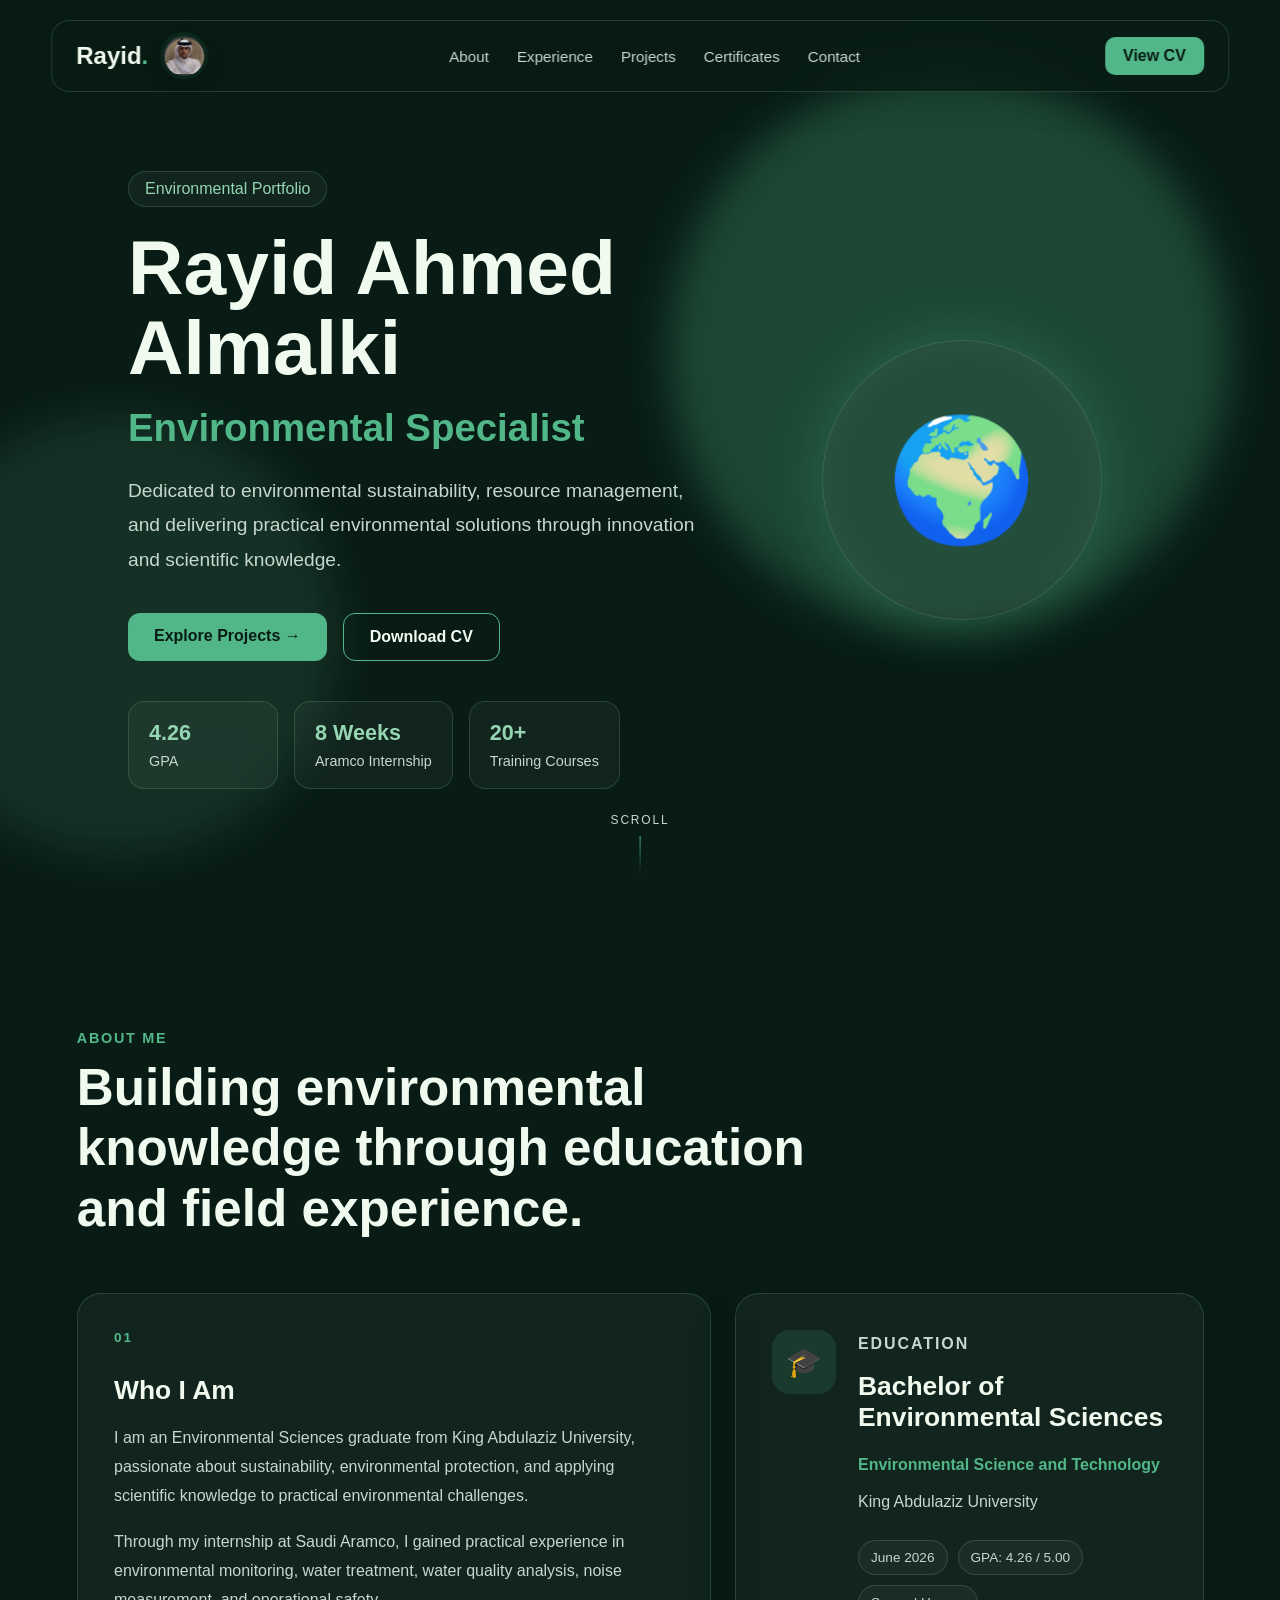
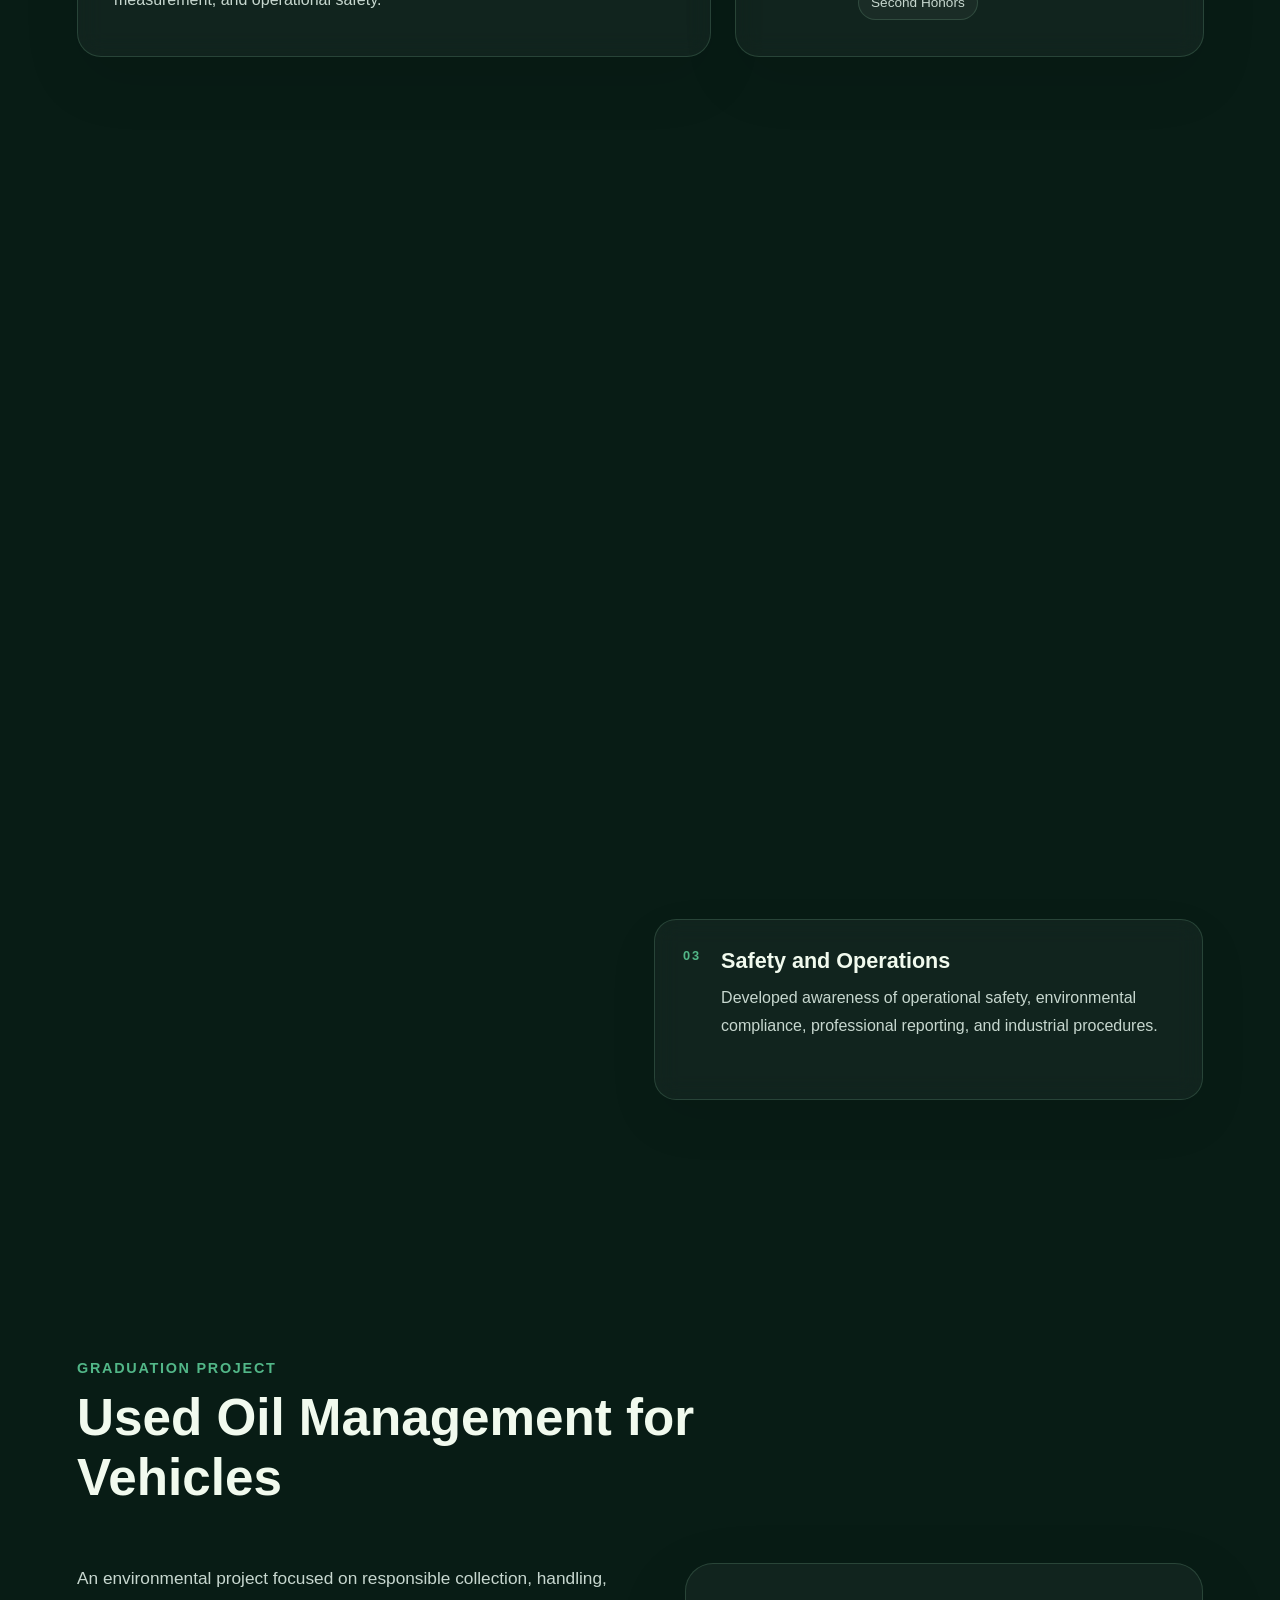
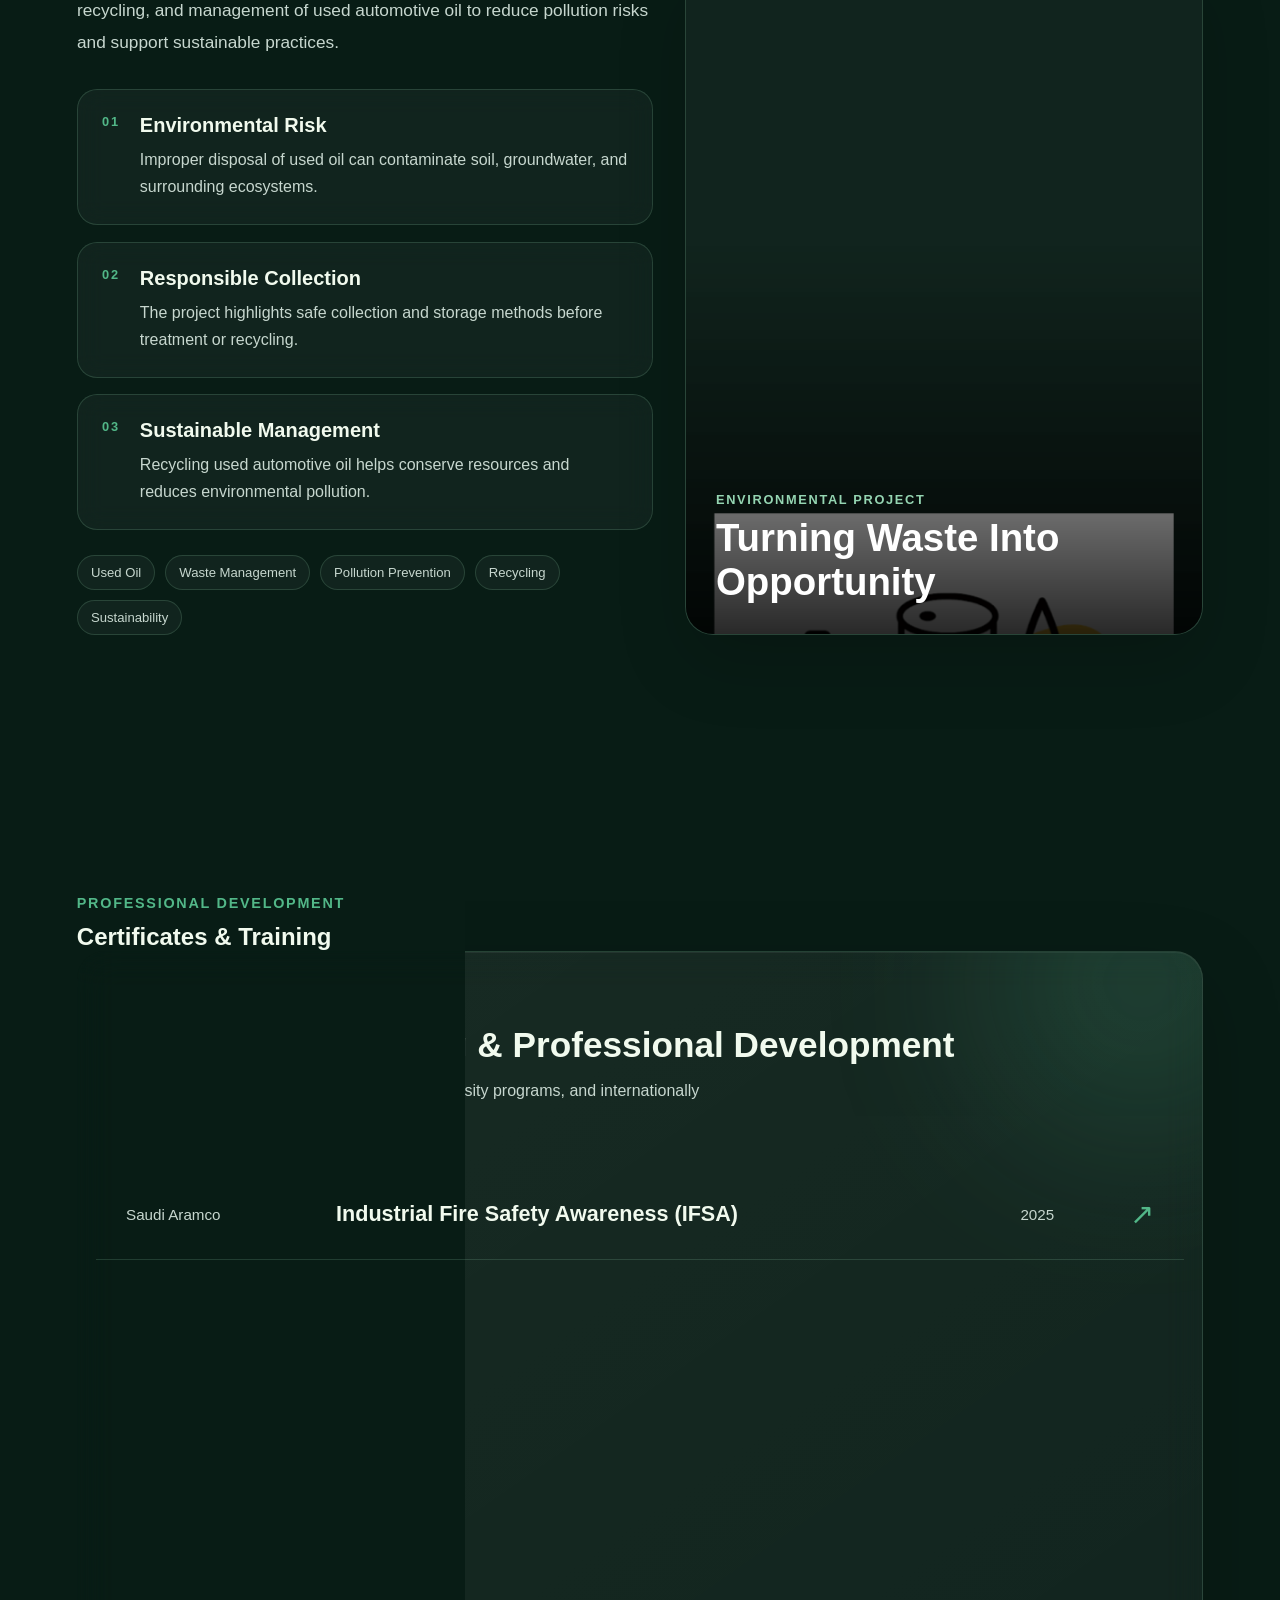
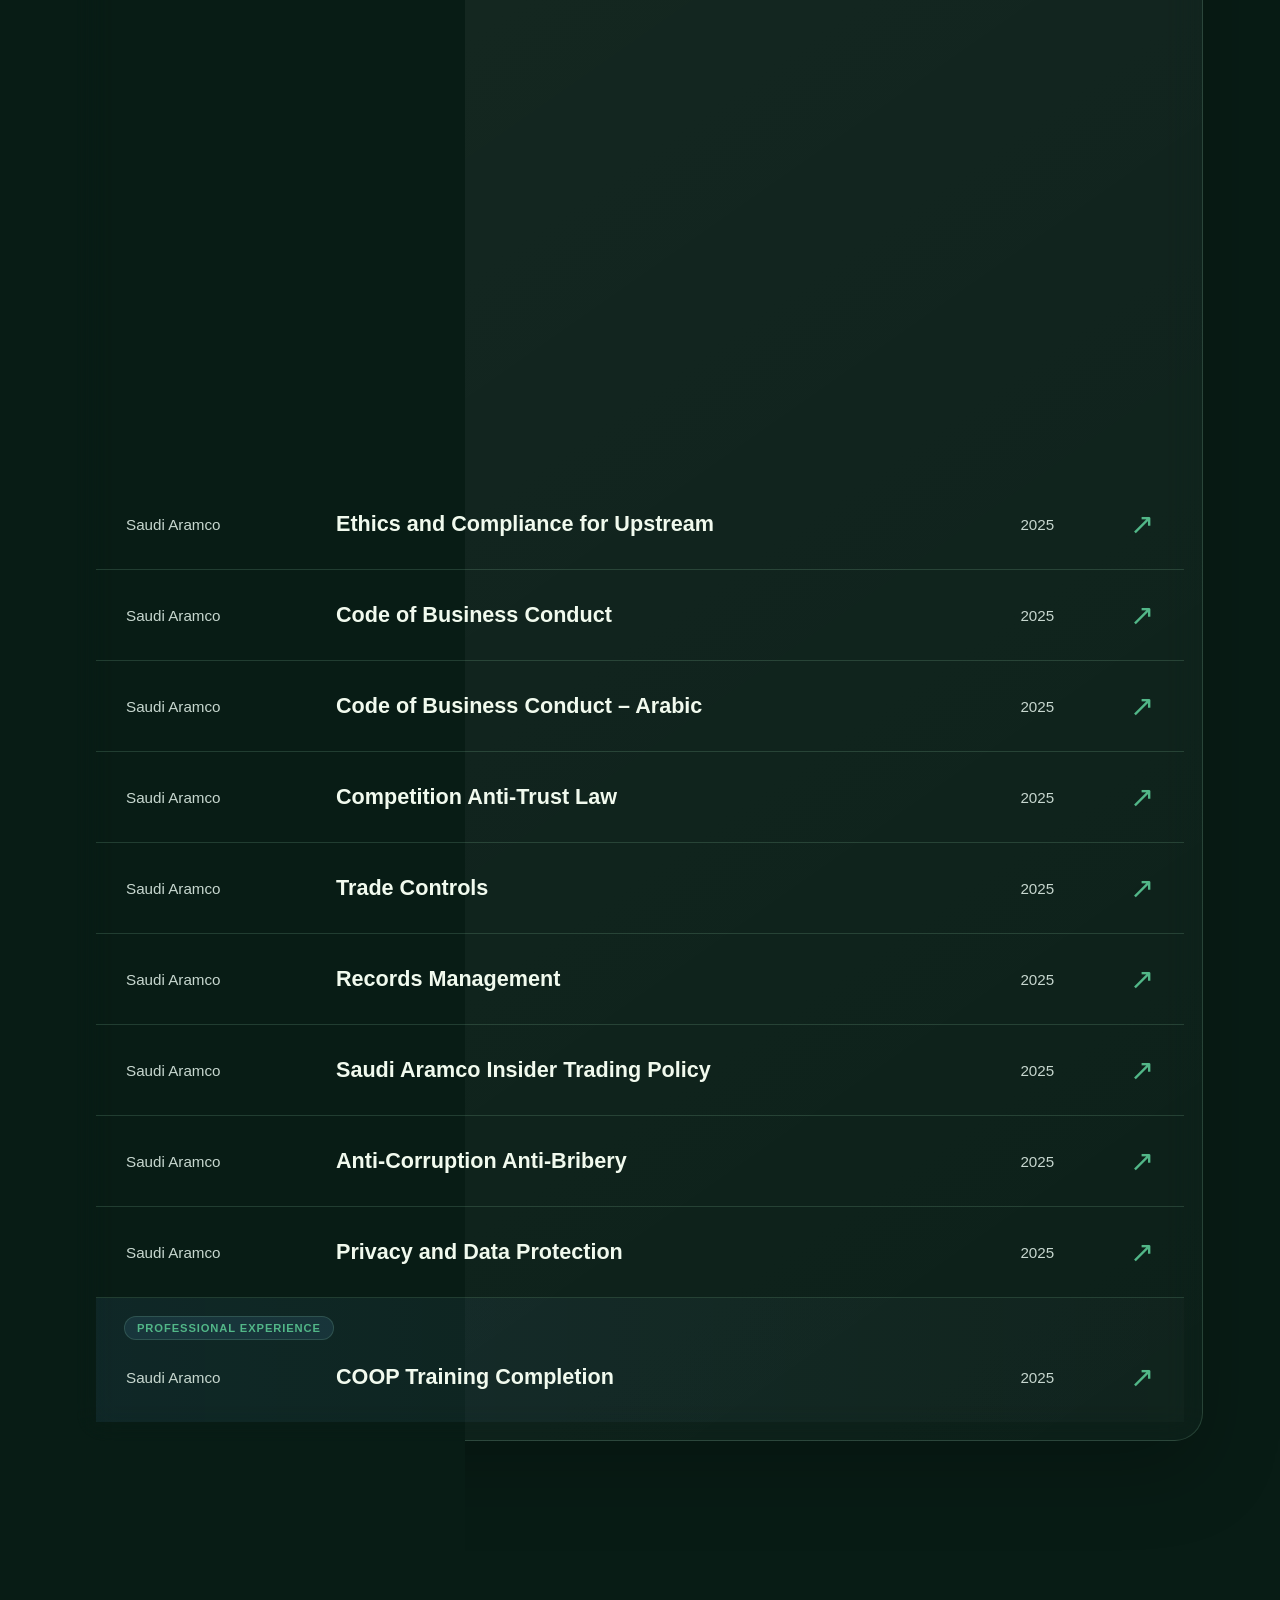
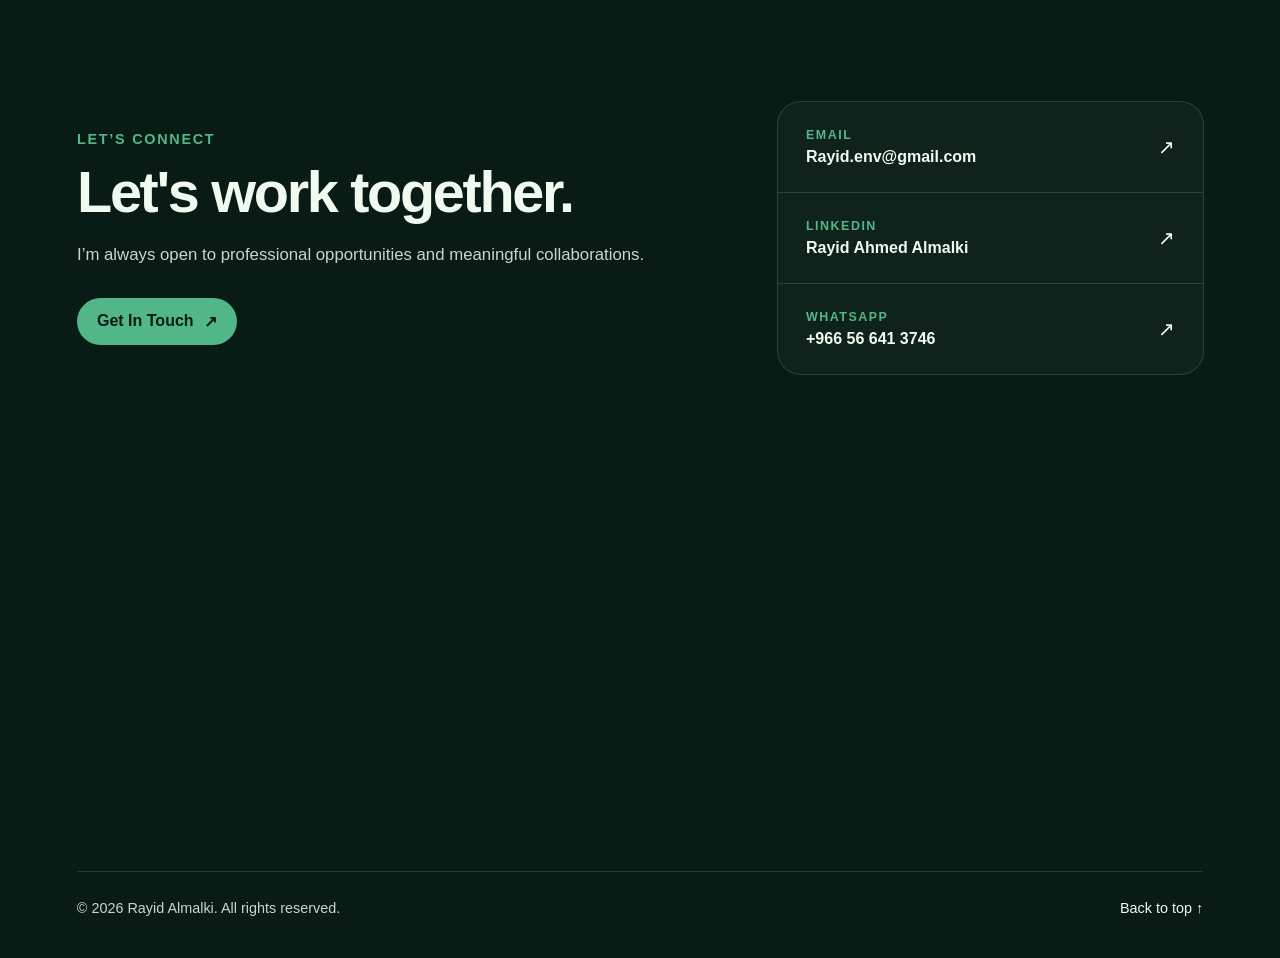
==== index.html @ ab5474b6 "portfolio" ====
<!DOCTYPE html>
<html lang="en">

<head>
    <meta charset="UTF-8">

    <meta
        name="viewport"
        content="width=device-width, initial-scale=1.0"
    >

    <title>
        Rayid Ahmed Almalki | Environmental Specialist
    </title>

    <link rel="stylesheet" href="style.css">
</head>


<body id="top" data-theme="forest">

    <div class="page-background">
        <div class="background-glow glow-one"></div>
        <div class="background-glow glow-two"></div>
    </div>

    <nav class="navbar">

       <div class="brand">

    <a href="#home" class="logo">
        Rayid<span>.</span>
    </a>

    <div class="profile-placeholder"></div>

</div>

        <div class="nav-links">
            <a href="#about">About</a>
            <a href="#experience">Experience</a>
            <a href="#projects">Projects</a>
            <a href="#certificates">Certificates</a>
            <a href="#contact">Contact</a>
        </div>

        <a
            href="Rayid.env cv.eng.pdf"
            class="cv-button"
            target="_blank"
        >
            View CV
        </a>

    </nav>

    <header
        id="home"
        class="hero theme-section"
        data-theme="forest"
    >

        <div class="hero-content">

            <p class="hero-label">
                Environmental Portfolio
            </p>

            <h1>
                Rayid Ahmed Almalki
            </h1>

            <h2>
                Environmental Specialist
            </h2>

            <p class="hero-description">
                Dedicated to environmental sustainability, resource management,
                and delivering practical environmental solutions through innovation
                and scientific knowledge.
            </p>

            <div class="hero-buttons">

                <a href="#projects" class="primary-button">
                    Explore Projects →
                </a>

                <a
                    href="Rayid.env cv.eng.pdf"
                    class="secondary-button"
                    target="_blank"
                >
                    Download CV
                </a>

            </div>

            <div class="hero-stats">

                <div class="stat-card">
                    <strong>4.26</strong>
                    <span>GPA</span>
                </div>

                <div class="stat-card">
                    <strong>8 Weeks</strong>
                    <span>Aramco Internship</span>
                </div>

                <div class="stat-card">
                    <strong>20+</strong>
                    <span>Training Courses</span>
                </div>

            </div>

        </div>

        <div class="hero-decoration">

            <div class="earth-circle">
                <div class="globe">🌍</div>
            </div>

        </div>

        <a href="#about" class="scroll-indicator">
            <span>Scroll</span>
            <div class="scroll-line"></div>
        </a>

    </header>

    <main>

        <section
            id="about"
            class="about-section theme-section"
            data-theme="sand"
        >

            <div class="section-heading">

                <p class="section-label">
                    About Me
                </p>

                <h2>
                    Building environmental knowledge through education and field experience.
                </h2>

            </div>

            <div class="about-grid">

                <article class="about-card reveal">

                    <div class="card-number">
                        01
                    </div>

                    <h3>
                        Who I Am
                    </h3>

                    <p>
                        I am an Environmental Sciences graduate from King Abdulaziz
                        University, passionate about sustainability, environmental
                        protection, and applying scientific knowledge to practical
                        environmental challenges.
                    </p>

                    <p>
                        Through my internship at Saudi Aramco, I gained practical
                        experience in environmental monitoring, water treatment,
                        water quality analysis, noise measurement, and operational safety.
                    </p>

                </article>

                <article class="education-card reveal">

                    <div class="education-icon">
                        🎓
                    </div>

                    <div>

                        <p class="card-label">
                            Education
                        </p>

                        <h3>
                            Bachelor of Environmental Sciences
                        </h3>

                        <p class="education-major">
                            Environmental Science and Technology
                        </p>

                        <p>
                            King Abdulaziz University
                        </p>

                        <div class="education-details">
                            <span>June 2026</span>
                            <span>GPA: 4.26 / 5.00</span>
                            <span>Second Honors</span>
                        </div>

                    </div>

                </article>

            </div>

            

        </section>

      <section
    id="experience"
    class="experience-section theme-section"
    data-theme="water"
>

    <div class="experience-content">

        <div class="section-heading reveal">

            <p class="section-label">
                Professional Experience
            </p>

            <h2>
                Saudi Aramco Environmental Internship
            </h2>

        </div>

        <div class="experience-layout">

            <div class="experience-image-card reveal">

                <img
    src="assets/images/water_treatment.jpg"
    alt="Water treatment facility"
    class="experience-image parallax-image"
>

                <div class="experience-image-overlay">

                    <span>
                        Saudi Aramco
                    </span>

                    <h3>
                        Environmental Field Training
                    </h3>

                </div>

            </div>

            <div class="experience-details">

                <article class="experience-card reveal">

                    <span class="experience-number">
                        01
                    </span>

                    <div>

                        <h3>
                            Water Treatment
                        </h3>

                        <p>
                            Gained practical exposure to water-treatment operations,
                            environmental monitoring, and water-quality assessment.
                        </p>

                    </div>

                </article>

                <article class="experience-card reveal">

                    <span class="experience-number">
                        02
                    </span>

                    <div>

                        <h3>
                            Environmental Monitoring
                        </h3>

                        <p>
                            Participated in environmental measurements using field
                            instruments such as turbidity meters, sound-level meters,
                            and the DR3900 spectrophotometer.
                        </p>

                    </div>

                </article>

                <article class="experience-card reveal">

                    <span class="experience-number">
                        03
                    </span>

                    <div>

                        <h3>
                            Safety and Operations
                        </h3>

                        <p>
                            Developed awareness of operational safety, environmental
                            compliance, professional reporting, and industrial procedures.
                        </p>

                    </div>

                </article>

            </div>

        </div>

    </div>

</section>
<section
    id="projects"
    class="projects-section theme-section"
    data-theme="forest"
>

    <div class="section-heading reveal">

        <p class="section-label">
            Graduation Project
        </p>

        <h2>
            Used Oil Management for Vehicles
        </h2>

    </div>

    <div class="project-showcase">

        <div class="project-information">

            <p class="project-introduction reveal">
                An environmental project focused on responsible collection,
                handling, recycling, and management of used automotive oil
                to reduce pollution risks and support sustainable practices.
            </p>

            <div class="project-points">

                <article class="project-point reveal">

                    <span>01</span>

                    <div>
                        <h3>Environmental Risk</h3>

                        <p>
                            Improper disposal of used oil can contaminate soil,
                            groundwater, and surrounding ecosystems.
                        </p>
                    </div>

                </article>

                <article class="project-point reveal">

                    <span>02</span>

                    <div>
                        <h3>Responsible Collection</h3>

                        <p>
                            The project highlights safe collection and storage
                            methods before treatment or recycling.
                        </p>
                    </div>

                </article>

                <article class="project-point reveal">

                    <span>03</span>

                    <div>
                        <h3>Sustainable Management</h3>

                        <p>
                            Recycling used automotive oil helps conserve resources
                            and reduces environmental pollution.
                        </p>
                    </div>

                </article>

            </div>

            <div class="project-tags reveal">
                <span>Used Oil</span>
                <span>Waste Management</span>
                <span>Pollution Prevention</span>
                <span>Recycling</span>
                <span>Sustainability</span>
            </div>

        </div>

        <div class="project-image-card reveal">

            <img
                src="assets/images/oil.png"
                alt="Used oil recycling and environmental management"
                class="project-image parallax-image"
            >

            <div class="project-image-overlay">

                <span>
                    Environmental Project
                </span>

                <h3>
                    Turning Waste Into Opportunity
                </h3>

            </div>

        </div>

    </div>

</section>
<section
    id="certificates"
    class="certificates-section theme-section"
    data-theme="forest
>

    <div class="section-heading reveal">

        <p class="section-label">
            Professional Development
        </p>

        <h2>
            Certificates & Training
        </h2>

    </div>

<div class="certificates-list">
<div class="certificates-intro">
    <span class="certificates-badge">20+ Certificates</span>

    <h3>Continuous Learning & Professional Development</h3>

    <p>
        Training completed through Saudi Aramco, university programs,
        and internationally recognized professional courses.
    </p>
</div>
    <a
        href="assets/certificates/Industrial Fire Safety Awareness (IFSA).pdf"
        data-pdf="assets/certificates/Industrial Fire Safety Awareness (IFSA).pdf"
        target="_blank"
        rel="noopener noreferrer"
        class="certificate-card reveal"
    >

        <div class="certificate-info">

            <p class="certificate-provider">
                Saudi Aramco
            </p>

            <h3>
                Industrial Fire Safety Awareness (IFSA)
            </h3>

            <span class="certificate-year">
                2025
            </span>

        </div>

        <div class="certificate-arrow">
            ↗
        </div>

    </a>

    <a
        href="assets/certificates/Safety Orientation – NAGO.pdf"
        data-pdf="assets/certificates/Safety Orientation – NAGO.pdf"
        target="_blank"
        rel="noopener noreferrer"
        class="certificate-card reveal"
    >

        <div class="certificate-info">

            <p class="certificate-provider">
                Saudi Aramco
            </p>

            <h3>
                Safety Orientation – NAGO
            </h3>

            <span class="certificate-year">
                2025
            </span>

        </div>

        <div class="certificate-arrow">
            ↗
        </div>

    </a>

    <a
        href="assets/certificates/Self-Contained Breathing Apparatus (SCBA).pdf"
        data-pdf="assets/certificates/Self-Contained Breathing Apparatus (SCBA).pdf"
        target="_blank"
        rel="noopener noreferrer"
        class="certificate-card reveal"
    >

        <div class="certificate-info">

            <p class="certificate-provider">
                Saudi Aramco
            </p>

            <h3>
                Self-Contained Breathing Apparatus (SCBA)
            </h3>

            <span class="certificate-year">
                2025
            </span>

        </div>

        <div class="certificate-arrow">
            ↗
        </div>

    </a>
<a
    href="assets/certificates/Safety Handbook II – Basic Safety Rules.pdf"
    data-pdf="assets/certificates/Safety Handbook II – Basic Safety Rules.pdf"
    target="_blank"
    rel="noopener noreferrer"
    class="certificate-card reveal"
>
    <div class="certificate-info">
        <p class="certificate-provider">Saudi Aramco</p>
        <h3>Safety Handbook II – Basic Safety Rules</h3>
        <span class="certificate-year">2025</span>
    </div>

    <div class="certificate-arrow">↗</div>
</a>

<a
    href="assets/certificates/Lifesaving Rules.pdf"
    data-pdf="assets/certificates/Lifesaving Rules.pdf"
    target="_blank"
    rel="noopener noreferrer"
    class="certificate-card reveal"
>
    <div class="certificate-info">
        <p class="certificate-provider">Saudi Aramco</p>
        <h3>Lifesaving Rules</h3>
        <span class="certificate-year">2025</span>
    </div>

    <div class="certificate-arrow">↗</div>
</a>

<a
    href="assets/certificates/GO New Employee Safety Orientation.pdf"
    data-pdf="assets/certificates/GO New Employee Safety Orientation.pdf"
    target="_blank"
    rel="noopener noreferrer"
    class="certificate-card reveal"
>
    <div class="certificate-info">
        <p class="certificate-provider">Saudi Aramco</p>
        <h3>GO New Employee Safety Orientation</h3>
        <span class="certificate-year">2025</span>
    </div>

    <div class="certificate-arrow">↗</div>
</a>

<a
    href="assets/certificates/Orientation to Emergency Response Plan.pdf"
    data-pdf="assets/certificates/Orientation to Emergency Response Plan.pdf"
    target="_blank"
    rel="noopener noreferrer"
    class="certificate-card reveal"
>
    <div class="certificate-info">
        <p class="certificate-provider">Saudi Aramco</p>
        <h3>Orientation to Emergency Response Plan</h3>
        <span class="certificate-year">2025</span>
    </div>

    <div class="certificate-arrow">↗</div>
</a>

<a
    href="assets/certificates/Near-Miss.pdf"
    data-pdf="assets/certificates/Near-Miss.pdf"
    target="_blank"
    rel="noopener noreferrer"
    class="certificate-card reveal"
>
    <div class="certificate-info">
        <p class="certificate-provider">Saudi Aramco</p>
        <h3>Near-Miss</h3>
        <span class="certificate-year">2025</span>
    </div>

    <div class="certificate-arrow">↗</div>
</a>

<a
    href="assets/certificates/SAGO HRDD Hearing Test Conservation.pdf"
    data-pdf="assets/certificates/SAGO HRDD Hearing Test Conservation.pdf"
    target="_blank"
    rel="noopener noreferrer"
    class="certificate-card reveal"
>
    <div class="certificate-info">
        <p class="certificate-provider">Saudi Aramco</p>
        <h3>SAGO HRDD Hearing Test Conservation</h3>
        <span class="certificate-year">2025</span>
    </div>

    <div class="certificate-arrow">↗</div>
</a>

<a
    href="assets/certificates/ERM Overview.pdf"
    data-pdf="assets/certificates/ERM Overview.pdf"
    target="_blank"
    rel="noopener noreferrer"
    class="certificate-card reveal"
>
    <div class="certificate-info">
        <p class="certificate-provider">Saudi Aramco</p>
        <h3>ERM Overview</h3>
        <span class="certificate-year">2025</span>
    </div>

    <div class="certificate-arrow">↗</div>
</a>

<a
    href="assets/certificates/Ethics and Compliance for Upstream.pdf"
    data-pdf="assets/certificates/Ethics and Compliance for Upstream.pdf"
    target="_blank"
    rel="noopener noreferrer"
    class="certificate-card reveal"
>
    <div class="certificate-info">
        <p class="certificate-provider">Saudi Aramco</p>
        <h3>Ethics and Compliance for Upstream</h3>
        <span class="certificate-year">2025</span>
    </div>

    <div class="certificate-arrow">↗</div>
</a>

<a
    href="assets/certificates/Code of Business Conduct.pdf"
    data-pdf="assets/certificates/Code of Business Conduct.pdf"
    target="_blank"
    rel="noopener noreferrer"
    class="certificate-card reveal"
>
    <div class="certificate-info">
        <p class="certificate-provider">Saudi Aramco</p>
        <h3>Code of Business Conduct</h3>
        <span class="certificate-year">2025</span>
    </div>

    <div class="certificate-arrow">↗</div>
</a>

<a
    href="assets/certificates/Code of Business Conduct – Arabic.pdf"
    data-pdf="assets/certificates/Code of Business Conduct – Arabic.pdf"
    target="_blank"
    rel="noopener noreferrer"
    class="certificate-card reveal"
>
    <div class="certificate-info">
        <p class="certificate-provider">Saudi Aramco</p>
        <h3>Code of Business Conduct – Arabic</h3>
        <span class="certificate-year">2025</span>
    </div>

    <div class="certificate-arrow">↗</div>
</a>

<a
    href="assets/certificates/Competition Anti-Trust Law.pdf"
    data-pdf="assets/certificates/Competition Anti-Trust Law.pdf"
    target="_blank"
    rel="noopener noreferrer"
    class="certificate-card reveal"
>
    <div class="certificate-info">
        <p class="certificate-provider">Saudi Aramco</p>
        <h3>Competition Anti-Trust Law</h3>
        <span class="certificate-year">2025</span>
    </div>

    <div class="certificate-arrow">↗</div>
</a>

<a
    href="assets/certificates/Trade Controls.pdf"
    data-pdf="assets/certificates/Trade Controls.pdf"
    target="_blank"
    rel="noopener noreferrer"
    class="certificate-card reveal"
>
    <div class="certificate-info">
        <p class="certificate-provider">Saudi Aramco</p>
        <h3>Trade Controls</h3>
        <span class="certificate-year">2025</span>
    </div>

    <div class="certificate-arrow">↗</div>
</a>

<a
    href="assets/certificates/Records Management.pdf"
    data-pdf="assets/certificates/Records Management.pdf"
    target="_blank"
    rel="noopener noreferrer"
    class="certificate-card reveal"
>
    <div class="certificate-info">
        <p class="certificate-provider">Saudi Aramco</p>
        <h3>Records Management</h3>
        <span class="certificate-year">2025</span>
    </div>

    <div class="certificate-arrow">↗</div>
</a>

<a
    href="assets/certificates/Saudi Aramco Insider Trading Policy.pdf"
    data-pdf="assets/certificates/Saudi Aramco Insider Trading Policy.pdf"
    target="_blank"
    rel="noopener noreferrer"
    class="certificate-card reveal"
>
    <div class="certificate-info">
        <p class="certificate-provider">Saudi Aramco</p>
        <h3>Saudi Aramco Insider Trading Policy</h3>
        <span class="certificate-year">2025</span>
    </div>

    <div class="certificate-arrow">↗</div>
</a>

<a
    href="assets/certificates/Anti-Corruption Anti-Bribery.pdf"
    data-pdf="assets/certificates/Anti-Corruption Anti-Bribery.pdf"
    target="_blank"
    rel="noopener noreferrer"
    class="certificate-card reveal"
>
    <div class="certificate-info">
        <p class="certificate-provider">Saudi Aramco</p>
        <h3>Anti-Corruption Anti-Bribery</h3>
        <span class="certificate-year">2025</span>
    </div>

    <div class="certificate-arrow">↗</div>
</a>

<a
    href="assets/certificates/Privacy and Data Protection.pdf"
    data-pdf="assets/certificates/Privacy and Data Protection.pdf"
    target="_blank"
    rel="noopener noreferrer"
    class="certificate-card reveal"
>
    <div class="certificate-info">
        <p class="certificate-provider">Saudi Aramco</p>
        <h3>Privacy and Data Protection</h3>
        <span class="certificate-year">2025</span>
    </div>

    <div class="certificate-arrow">↗</div>
</a>

<a
    href="assets/certificates/COOP Training Completion.pdf"
    data-pdf="assets/certificates/COOP Training Completion.pdf"
    target="_blank"
    rel="noopener noreferrer"
    class="certificate-card featured-certificate reveal"
>
    <span class="certificate-badge">
        Professional Experience
    </span>

    <div class="certificate-info">
        <p class="certificate-provider">Saudi Aramco</p>
        <h3>COOP Training Completion</h3>
        <span class="certificate-year">2025</span>
    </div>

    <div class="certificate-arrow">↗</div>
</a>
</div>

</section>

<section
    id="contact"
    class="contact-section theme-section"
    data-theme="midnight"
>
    <div class="contact-container">
    
        <div class="contact-content reveal">
    
            <p class="section-label">
                Let’s Connect
            </p>
    
            <h2>
                Let's work together.
            </h2>
    
            <p class="contact-description">
                I’m always open to professional opportunities and meaningful collaborations.
            </p>
    
           <a
    href="#"
    class="contact-primary-button"
    onclick="return false;"
>
    Get In Touch
    <span>↗</span>
</a>
        </div>
        <div class="contact-actions reveal">

            <a
                    href="mailto:Rayid.env@gmail.com?subject=Opportunity%20from%20your%20Portfolio"

                class="contact-action"
            >
                <div class="contact-action-text">
                    <span>Email</span>
                    <strong>Rayid.env@gmail.com</strong>
                </div>

                <span class="contact-arrow">↗</span>
            </a>

            <a
                href="https://www.linkedin.com/in/%D8%B1%D8%A7%D9%8A%D8%AF-%D8%A7%D9%84%D9%85%D8%A7%D9%84%D9%83%D9%8A-a6b487300"
                target="_blank"
                rel="noopener noreferrer"
                class="contact-action"
            >
                <div class="contact-action-text">
                    <span>LinkedIn</span>
                    <strong>Rayid Ahmed Almalki</strong>
                </div>

                <span class="contact-arrow">↗</span>
            </a>
<a
    href="https://wa.me/966566413746?text=Hello%20Rayid,%20I%20visited%20your%20portfolio%20and%20would%20like%20to%20connect."
    target="_blank"
    rel="noopener noreferrer"
    class="contact-action"
>
    <div class="contact-action-text">
        <span>WhatsApp</span>
        <strong>+966 56 641 3746</strong>
    </div>

    <span class="contact-arrow">↗</span>
</a>

        </div>

    </div>
</section>
<footer class="site-footer">
    <p>
        © 2026 Rayid Almalki. All rights reserved.
    </p>

    <a href="#top">
        Back to top ↑
    </a>
</footer>
</main>

<script src="script.js"></script>



</body>

</html>
---- style.css ----
* {
    margin: 0;
    padding: 0;
    box-sizing: border-box;
}

:root {
    --background: #081c15;
    --background-secondary: #0a2119;

    --text-primary: #f1faee;
    --text-secondary: #c7d7cf;

    --accent: #52b788;
    --accent-light: #95d5b2;
    --accent-dark: #081c15;

    --card-background: rgba(255, 255, 255, 0.04);
    --card-border: rgba(149, 213, 178, 0.18);

    --navbar-background: rgba(8, 28, 21, 0.76);

    --glow-one: rgba(82, 183, 136, 0.28);
    --glow-two: rgba(116, 198, 157, 0.12);
}

html {
    scroll-behavior: smooth;
}
.brand{
    display:flex;
    align-items:center;
    gap:16px;
}

.profile-placeholder {
    width: 40px;
    height: 40px;

    border-radius: 50%;

    background-image: url("assets/images/profile.png");
    background-size: cover;
    background-position: center;
    background-repeat: no-repeat;

    border: 2px solid rgba(255,255,255,.15);

    box-shadow:
        0 0 0 4px rgba(82,183,136,.08),
        0 8px 20px rgba(0,0,0,.35);

    transition: .3s;
}

.profile-placeholder:hover {
    transform: scale(1.08);

    border-color: #52b788;
}
body {
    min-height: 100vh;

    color: var(--text-primary);
    background: var(--background);

    font-family: Arial, Helvetica, sans-serif;

    transition:
        background-color 1.1s ease,
        color 1.1s ease;
}

body[data-theme="forest"] {
    --background: #081c15;
    --background-secondary: #0a2119;

    --text-primary: #f1faee;
    --text-secondary: #c7d7cf;

    --accent: #52b788;
    --accent-light: #95d5b2;
    --accent-dark: #081c15;

    --card-background: rgba(255, 255, 255, 0.04);
    --card-border: rgba(149, 213, 178, 0.18);

    --navbar-background: rgba(8, 28, 21, 0.76);

    --glow-one: rgba(82, 183, 136, 0.28);
    --glow-two: rgba(116, 198, 157, 0.12);
}
body[data-theme="midnight"] {
    --background: #07111b;
    --background-secondary: #0d1723;

    --text-primary: #f5f7fa;
    --text-secondary: #bcc7d2;

    --accent: #6bb8ff;
    --accent-light: #9fd3ff;
    --accent-dark: #07111b;

    --card-background: rgba(255, 255, 255, 0.04);
    --card-border: rgba(107, 184, 255, 0.18);

    --navbar-background: rgba(7, 17, 27, 0.78);

    --glow-one: rgba(107, 184, 255, 0.22);
    --glow-two: rgba(70, 120, 180, 0.1);
}
body[data-theme="carbon"] {
    --background: #071218;
    --background-secondary: #0b1a21;

    --text-primary: #f4f7f8;
    --text-secondary: #b7c5ca;

    --accent: #5ac8a8;
    --accent-light: #9be3cf;
    --accent-dark: #071218;

    --card-background: rgba(255, 255, 255, 0.035);
    --card-border: rgba(154, 227, 207, 0.16);

    --navbar-background: rgba(7, 18, 24, 0.8);

    --glow-one: rgba(90, 200, 168, 0.2);
    --glow-two: rgba(79, 124, 145, 0.12);
}

body[data-theme="sand"] {
    --background: #cabf9d;
    --background-secondary: #d8cfb1;

    --text-primary: #20372d;
    --text-secondary: #4e6258;

    --accent: #687c45;
    --accent-light: #435c37;
    --accent-dark: #f4eedc;

    --card-background: rgba(255, 255, 255, 0.28);
    --card-border: rgba(68, 88, 65, 0.22);

    --navbar-background: rgba(218, 208, 178, 0.78);

    --glow-one: rgba(119, 137, 75, 0.24);
    --glow-two: rgba(231, 219, 181, 0.42);
}

body[data-theme="water"] {
    --background: #082f3d;
    --background-secondary: #0c4051;

    --text-primary: #eaf8f9;
    --text-secondary: #b9dce0;

    --accent: #56c2c9;
    --accent-light: #9de0e2;
    --accent-dark: #062a35;

    --card-background: rgba(255, 255, 255, 0.05);
    --card-border: rgba(114, 211, 217, 0.2);

    --navbar-background: rgba(6, 42, 53, 0.78);

    --glow-one: rgba(56, 174, 185, 0.28);
    --glow-two: rgba(84, 200, 210, 0.12);
}

a {
    color: inherit;
}

.page-background {
    position: fixed;
    inset: 0;

    overflow: hidden;
    pointer-events: none;

    background: var(--background);

    transition: background 1.1s ease;

    z-index: -10;
}

.background-glow {
    position: absolute;

    border-radius: 50%;

    filter: blur(20px);

    transition:
        background 1.1s ease,
        transform 1.5s ease,
        opacity 1.1s ease;
}

.glow-one {
    width: 560px;
    height: 560px;

    top: 8%;
    right: 4%;

    background: var(--glow-one);
}

.glow-two {
    width: 440px;
    height: 440px;

    bottom: 5%;
    left: -8%;

    background: var(--glow-two);
}

body[data-theme="sand"] .glow-one {
    transform: translate(-18vw, 35vh);
}

body[data-theme="sand"] .glow-two {
    transform: translate(45vw, -20vh);
}

body[data-theme="water"] .glow-one {
    transform: translate(-50vw, 90vh);
}

body[data-theme="water"] .glow-two {
    transform: translate(70vw, -70vh);
}

/* Navbar */

.navbar {
    position: fixed;
    top: 20px;
    left: 50%;

    width: min(1180px, 92%);
    height: 72px;

    display: flex;
    align-items: center;
    justify-content: space-between;

    padding: 0 24px;

    transform: translateX(-50%);

    border: 1px solid var(--card-border);
    border-radius: 18px;

    background: var(--navbar-background);
    backdrop-filter: blur(18px);

    box-shadow: 0 12px 35px rgba(0, 0, 0, 0.08);

    transition:
        background 0.9s ease,
        border-color 0.9s ease,
        height 0.35s ease,
        top 0.35s ease;

    z-index: 1000;
}

.navbar.scrolled {
    top: 10px;
    height: 62px;
}

.logo {
    color: var(--text-primary);

    text-decoration: none;

    font-size: 1.5rem;
    font-weight: 800;

    transition: color 0.9s ease;
}

.logo span {
    color: var(--accent);

    transition: color 0.9s ease;
}

.nav-links {
    display: flex;
    align-items: center;

    gap: 28px;
}

.nav-links a {
    color: var(--text-secondary);

    text-decoration: none;

    font-size: 0.95rem;

    transition:
        color 0.25s ease,
        transform 0.25s ease;
}

.nav-links a:hover {
    color: var(--accent);
    transform: translateY(-2px);
}

.cv-button {
    display: inline-block;

    padding: 10px 18px;

    color: var(--accent-dark);
    background: var(--accent);

    text-decoration: none;
    font-weight: 700;

    border-radius: 10px;

    transition:
        background 0.9s ease,
        color 0.9s ease,
        transform 0.25s ease;
}

.cv-button:hover {
    transform: translateY(-2px);
}

/* Hero */

.hero {
    position: relative;

    min-height: 100vh;

    display: flex;
    align-items: center;
    justify-content: space-between;

    gap: 60px;

    padding: 130px 10% 70px;

    overflow: hidden;
}

.hero-content {
    max-width: 760px;
}

.hero-label {
    display: inline-block;

    margin-bottom: 20px;
    padding: 8px 16px;

    color: var(--accent-light);

    border: 1px solid var(--card-border);
    border-radius: 50px;

    background: var(--card-background);

    transition:
        color 0.9s ease,
        border-color 0.9s ease,
        background 0.9s ease;
}

.hero h1 {
    max-width: 900px;

    margin-bottom: 18px;

    color: var(--text-primary);

    font-size: clamp(3rem, 6vw, 6rem);
    line-height: 1.05;

    transition: color 0.9s ease;
}

.hero h2 {
    margin-bottom: 24px;

    color: var(--accent);

    font-size: clamp(1.6rem, 3vw, 2.7rem);

    transition: color 0.9s ease;
}

.hero-description {
    max-width: 700px;

    color: var(--text-secondary);

    font-size: 1.2rem;
    line-height: 1.8;

    transition: color 0.9s ease;
}

.hero-buttons {
    display: flex;
    flex-wrap: wrap;

    gap: 16px;

    margin-top: 36px;
}

.primary-button,
.secondary-button {
    display: inline-block;

    padding: 14px 26px;

    border-radius: 12px;

    text-decoration: none;
    font-weight: bold;

    transition:
        background 0.9s ease,
        color 0.9s ease,
        border-color 0.9s ease,
        transform 0.25s ease;
}

.primary-button {
    color: var(--accent-dark);
    background: var(--accent);
}

.primary-button:hover,
.secondary-button:hover {
    transform: translateY(-3px);
}

.secondary-button {
    color: var(--text-primary);

    border: 1px solid var(--accent);

    background: transparent;
}

.hero-stats {
    display: flex;
    flex-wrap: wrap;

    gap: 16px;

    margin-top: 40px;
}

.stat-card {
    min-width: 150px;

    padding: 18px 20px;

    border: 1px solid var(--card-border);
    border-radius: 16px;

    background: var(--card-background);
    backdrop-filter: blur(12px);

    transition:
        transform 0.3s ease,
        background 0.9s ease,
        border-color 0.9s ease;
}

.stat-card:hover {
    transform: translateY(-5px);
}

.stat-card strong {
    display: block;

    margin-bottom: 6px;

    color: var(--accent-light);

    font-size: 1.35rem;

    transition: color 0.9s ease;
}

.stat-card span {
    color: var(--text-secondary);

    font-size: 0.9rem;

    transition: color 0.9s ease;
}

/* Globe */

.hero-decoration {
    width: 380px;
    height: 380px;

    display: flex;
    align-items: center;
    justify-content: center;

    flex-shrink: 0;
}

.earth-circle {
    width: 280px;
    height: 280px;

    display: flex;
    align-items: center;
    justify-content: center;

    border: 1px solid var(--card-border);
    border-radius: 50%;

    background: var(--card-background);

    box-shadow:
        0 0 60px var(--glow-one),
        inset 0 0 40px rgba(255, 255, 255, 0.04);

    transition:
        border-color 0.9s ease,
        background 0.9s ease,
        box-shadow 0.9s ease;
}

.globe {
    display: inline-block;

    font-size: 120px;

    animation: globeFloat 5s ease-in-out infinite;
}

@keyframes globeFloat {
    0%,
    100% {
        transform: translateY(0);
    }

    50% {
        transform: translateY(-14px);
    }
}

.scroll-indicator {
    position: absolute;
    bottom: 26px;
    left: 50%;

    display: flex;
    flex-direction: column;
    align-items: center;

    gap: 9px;

    color: var(--text-secondary);

    text-decoration: none;
    font-size: 0.75rem;
    letter-spacing: 0.15em;
    text-transform: uppercase;

    transform: translateX(-50%);
}

.scroll-line {
    width: 1px;
    height: 38px;

    background: linear-gradient(
        to bottom,
        var(--accent),
        transparent
    );

    animation: scrollPulse 1.8s ease-in-out infinite;
}

@keyframes scrollPulse {
    0%,
    100% {
        opacity: 0.35;
        transform: scaleY(0.7);
        transform-origin: top;
    }

    50% {
        opacity: 1;
        transform: scaleY(1);
        transform-origin: top;
    }
}

/* Sections */

main {
    background: transparent;
}

section {
    scroll-margin-top: 110px;
}

.about-section,
.placeholder-section {
    width: min(1180px, 88%);

    margin: auto;

    padding: 130px 0;
}

.section-heading {
    max-width: 820px;

    margin-bottom: 54px;
}

.section-label,
.card-label {
    margin-bottom: 12px;

    color: var(--accent);

    font-size: 0.9rem;
    font-weight: 700;
    letter-spacing: 0.12em;
    text-transform: uppercase;

    transition: color 0.9s ease;
}

.section-heading h2,
.placeholder-section h2 {
    color: var(--text-primary);

    font-size: clamp(2rem, 4vw, 3.7rem);
    line-height: 1.18;

    transition: color 0.9s ease;
}

.about-grid {
    display: grid;
    grid-template-columns: 1.15fr 0.85fr;

    gap: 24px;
}

.about-card,
.education-card,
.graduation-project {
    border: 1px solid var(--card-border);

    background: var(--card-background);

    box-shadow: 0 24px 60px rgba(0, 0, 0, 0.09);

    backdrop-filter: blur(12px);

    transition:
        transform 0.35s ease,
        opacity 0.7s ease,
        background 0.9s ease,
        border-color 0.9s ease;
}

.about-card,
.education-card {
    min-height: 330px;

    padding: 36px;

    border-radius: 24px;
}

.about-card:hover,
.education-card:hover,
.graduation-project:hover {
    transform: translateY(-6px);
}

.card-number {
    margin-bottom: 30px;

    color: var(--accent);

    font-size: 0.85rem;
    font-weight: 700;
    letter-spacing: 0.15em;
}

.about-card h3,
.education-card h3,
.graduation-project h3 {
    margin-bottom: 18px;

    color: var(--text-primary);

    font-size: 1.65rem;

    transition: color 0.9s ease;
}

.about-card p,
.education-card p,
.graduation-project p,
.placeholder-section p {
    color: var(--text-secondary);

    font-size: 1rem;
    line-height: 1.8;

    transition: color 0.9s ease;
}

.about-card p + p {
    margin-top: 18px;
}

.education-card {
    display: flex;

    gap: 22px;
}

.education-icon {
    width: 64px;
    height: 64px;

    display: grid;
    place-items: center;

    flex-shrink: 0;

    border-radius: 18px;

    background: color-mix(
        in srgb,
        var(--accent) 14%,
        transparent
    );

    font-size: 1.8rem;
}

.education-major {
    margin-bottom: 8px;

    color: var(--accent) !important;

    font-weight: 700;
}

.education-details {
    display: flex;
    flex-wrap: wrap;

    gap: 10px;

    margin-top: 24px;
}

.education-details span {
    padding: 9px 12px;

    color: var(--text-secondary);

    border: 1px solid var(--card-border);
    border-radius: 999px;

    background: var(--card-background);

    font-size: 0.85rem;

    transition:
        color 0.9s ease,
        background 0.9s ease,
        border-color 0.9s ease;
}

.graduation-project {
    display: flex;
    align-items: center;
    justify-content: space-between;

    gap: 30px;

    margin-top: 24px;
    padding: 34px 38px;

    border-radius: 24px;
}

.graduation-project > div:first-child {
    max-width: 820px;
}

.project-icon {
    width: 110px;
    height: 110px;

    display: grid;
    place-items: center;

    flex-shrink: 0;

    border-radius: 50%;

    background: var(--card-background);

    box-shadow: 0 0 50px var(--glow-two);

    font-size: 3.2rem;

    transition:
        background 0.9s ease,
        box-shadow 0.9s ease;
}

.placeholder-section {
    min-height: 80vh;

    display: flex;
    flex-direction: column;
    justify-content: center;
}

.placeholder-section h2 {
    margin-bottom: 22px;
}

.reveal {
    opacity: 0;
    transform: translateY(60px) scale(0.94);
    filter: blur(8px);
will-change: opacity, transform, filter;
    transition:
        opacity 0.9s ease,
        transform 0.9s cubic-bezier(0.22, 1, 0.36, 1),
        filter 0.9s ease;
}
.experience-image-card.reveal.visible,
.project-image-card.reveal.visible {
    transform: translateY(0) scale(1);
}

.reveal.visible {
     opacity: 1;
    transform: translateY(0) scale(1);
    filter: blur(0);
}
/* Experience Section */

.experience-section {
    width: min(1180px, 88%);

    min-height: 100vh;

    margin: auto;
    padding: 130px 0;

    display: flex;
    align-items: center;
}

.experience-content {
    width: 100%;
}

.experience-layout {
    display: grid;
    grid-template-columns: 1fr 1fr;

    align-items: stretch;

    gap: 28px;
}

.experience-image-card {
    position: relative;

    min-height: 580px;

    overflow: hidden;

    border: 1px solid var(--card-border);
    border-radius: 28px;

    background: var(--card-background);

    box-shadow: 0 28px 70px rgba(0, 0, 0, 0.18);
}

.experience-image-card::after {
    content: "";

    position: absolute;
    inset: 0;

    background:
        linear-gradient(
            to top,
            rgba(0, 0, 0, 0.82),
            rgba(0, 0, 0, 0.06) 60%
        );

    pointer-events: none;
}

.experience-image {
    width: 100%;
    height: 100%;

    display: block;

    object-fit: cover;

    transform: scale(1.02);

    transition:
        transform 1.1s cubic-bezier(0.22, 1, 0.36, 1),
        filter 0.8s ease;
}

.experience-image-card:hover .experience-image {
    transform: scale(1.08);

    filter: brightness(1.05);
}

.experience-image-overlay {
    position: absolute;

    right: 30px;
    bottom: 30px;
    left: 30px;

    z-index: 2;
}

.experience-image-overlay span {
    display: block;

    margin-bottom: 10px;

    color: var(--accent-light);

    font-size: 0.82rem;
    font-weight: 700;
    letter-spacing: 0.14em;
    text-transform: uppercase;
}

.experience-image-overlay h3 {
    color: #ffffff;

    font-size: clamp(1.7rem, 3vw, 2.6rem);
    line-height: 1.15;
}

.experience-details {
    display: flex;
    flex-direction: column;

    gap: 18px;
}

.experience-card {
    display: grid;
    grid-template-columns: auto 1fr;

    gap: 20px;

    flex: 1;

    padding: 28px;

    border: 1px solid var(--card-border);
    border-radius: 22px;

    background: var(--card-background);
    backdrop-filter: blur(12px);

    box-shadow: 0 20px 50px rgba(0, 0, 0, 0.08);

    transition:
        transform 0.35s ease,
        background 0.9s ease,
        border-color 0.9s ease;
}

.experience-card:hover {
    transform: translateX(8px);
}

.experience-number {
    color: var(--accent);

    font-size: 0.8rem;
    font-weight: 700;
    letter-spacing: 0.15em;
}

.experience-card h3 {
    margin-bottom: 10px;

    color: var(--text-primary);

    font-size: 1.35rem;

    transition: color 0.9s ease;
}

.experience-card p {
    color: var(--text-secondary);

    line-height: 1.75;

    transition: color 0.9s ease;
}
/* Projects Section */

.projects-section {
    width: min(1180px, 88%);

    min-height: 100vh;

    margin: auto;
    padding: 130px 0;
}

.project-showcase {
    display: grid;
    grid-template-columns: 1fr 0.9fr;

    align-items: stretch;

    gap: 32px;
}

.project-information {
    display: flex;
    flex-direction: column;
}

.project-introduction {
    margin-bottom: 30px;

    color: var(--text-secondary);

    font-size: 1.08rem;
    line-height: 1.85;

    transition: color 0.9s ease;
}

.project-points {
    display: flex;
    flex-direction: column;

    gap: 16px;
}

.project-point {
    display: grid;
    grid-template-columns: auto 1fr;

    gap: 20px;

    padding: 24px;

    border: 1px solid var(--card-border);
    border-radius: 20px;

    background: var(--card-background);
    backdrop-filter: blur(12px);

    transition:
        transform 0.35s ease,
        background 0.9s ease,
        border-color 0.9s ease;
}

.project-point:hover {
    transform: translateX(8px);
}

.project-point > span {
    color: var(--accent);

    font-size: 0.8rem;
    font-weight: 700;
    letter-spacing: 0.14em;
}

.project-point h3 {
    margin-bottom: 9px;

    color: var(--text-primary);

    font-size: 1.25rem;

    transition: color 0.9s ease;
}

.project-point p {
    color: var(--text-secondary);

    line-height: 1.7;

    transition: color 0.9s ease;
}

.project-tags {
    display: flex;
    flex-wrap: wrap;

    gap: 10px;

    margin-top: 25px;
}

.project-tags span {
    padding: 9px 13px;

    color: var(--text-secondary);

    border: 1px solid var(--card-border);
    border-radius: 999px;

    background: var(--card-background);

    font-size: 0.82rem;

    transition:
        color 0.9s ease,
        background 0.9s ease,
        border-color 0.9s ease,
        transform 0.3s ease;
}

.project-tags span:hover {
    color: var(--accent);
    transform: translateY(-3px);
}

.project-image-card {
    position: relative;

    min-height: 620px;

    overflow: hidden;

    border: 1px solid var(--card-border);
    border-radius: 28px;

    background: var(--card-background);

    box-shadow: 0 28px 70px rgba(0, 0, 0, 0.16);
}

.project-image-card::after {
    content: "";

    position: absolute;
    inset: 0;

    background:
        linear-gradient(
            to top,
            rgba(0, 0, 0, 0.84),
            transparent 58%
        );

    pointer-events: none;
}

.project-image {
    width: 100%;
    height: 100%;

    display: block;

    object-fit: contain;

    padding: 35px;

    transform: scale(0.96);

    transition:
        transform 1.1s cubic-bezier(0.22, 1, 0.36, 1),
        filter 0.8s ease;
}

.project-image-card:hover .project-image {
    transform: scale(1.03) translateY(-8px);

    filter: brightness(1.06);
}

.project-image-overlay {
    position: absolute;

    right: 30px;
    bottom: 30px;
    left: 30px;

    z-index: 2;
}

.project-image-overlay span {
    display: block;

    margin-bottom: 9px;

    color: var(--accent-light);

    font-size: 0.8rem;
    font-weight: 700;
    letter-spacing: 0.13em;
    text-transform: uppercase;
}

.project-image-overlay h3 {
    color: #ffffff;

    font-size: clamp(1.6rem, 3vw, 2.5rem);
    line-height: 1.15;
}
/* ---------- Parallax ---------- */

.parallax-image {
    transform: translateY(0) scale(1.03);

    transition:
        transform 0.15s linear,
        filter 0.8s ease;

    will-change: transform;
}
/* Certificates Section */

.certificates-section {
    width: min(1180px, 88%);
    min-height: 100vh;

    margin: auto;
    padding: 130px 0;
}

.certificates-list {
    position: relative;

    display: flex;
    flex-direction: column;

    width: 100%;

    padding: 18px;

    overflow: hidden;

    border: 1px solid rgba(149, 213, 178, 0.18);
    border-radius: 28px;

    background:
        linear-gradient(
            145deg,
            rgba(255, 255, 255, 0.065),
            rgba(255, 255, 255, 0.018)
        );

    backdrop-filter: blur(18px);
    -webkit-backdrop-filter: blur(18px);

    box-shadow:
        0 30px 80px rgba(0, 0, 0, 0.22),
        inset 0 1px 0 rgba(255, 255, 255, 0.06);
}
.certificates-intro {
    position: relative;
    z-index: 1;

    padding: 12px 18px 34px;
}

.certificates-badge {
    display: inline-block;

    margin-bottom: 14px;
    padding: 6px 14px;

    border: 1px solid var(--card-border);
    border-radius: 999px;

    background: rgba(255,255,255,0.05);

    color: var(--accent);

    font-size: 0.82rem;
    font-weight: 600;
    letter-spacing: .08em;
    text-transform: uppercase;
}

.certificates-intro h3 {
    margin-bottom: 12px;

    font-size: clamp(1.7rem,3vw,2.2rem);
    font-weight: 700;
}

.certificates-intro p {
    max-width: 650px;

    color: var(--text-secondary);

    line-height: 1.8;
}
.certificates-list::before {
    content: "";

    position: absolute;

    top: -130px;
    right: -100px;

    width: 320px;
    height: 320px;

    border-radius: 50%;

    background: var(--glow-one);

    filter: blur(90px);

    opacity: 0.65;

    pointer-events: none;
}
.certificate-card {
    position: relative;
    z-index: 1;
    display: flex;
    align-items: center;
    justify-content: space-between;

    width: 100%;

    padding: 28px 30px;

    color: inherit;
    text-decoration: none;

   border-bottom: 1px solid var(--card-border);

    background: transparent;

    transition:
        transform 0.35s ease,
        padding 0.35s ease,
        background 0.35s ease,
        border-color 0.35s ease;
        
}
.featured-certificate {
    position: relative;
    padding-top: 62px;
    background:
        linear-gradient(
            90deg,
            rgba(107, 184, 255, 0.08),
            rgba(255, 255, 255, 0.02)
        );
}

.featured-certificate .certificate-badge {
    position: absolute;
    top: 18px;
    left: 28px;

    display: inline-flex;
    align-items: center;

    width: fit-content;
    padding: 5px 12px;

    border: 1px solid var(--card-border);
    border-radius: 999px;

    background: rgba(107, 184, 255, 0.1);
    color: var(--accent);

    font-size: 0.7rem;
    font-weight: 700;
    letter-spacing: 0.08em;
    text-transform: uppercase;
}

.certificate-badge {
    display: inline-flex;
    align-items: center;

    width: fit-content;

    padding: 5px 12px;

    margin-bottom: 10px;

    border-radius: 999px;

    background: rgba(107, 184, 255, 0.12);

    border: 1px solid rgba(107, 184, 255, 0.25);

    color: var(--accent);

    font-size: 0.72rem;
    font-weight: 700;

    letter-spacing: .08em;
    text-transform: uppercase;
}
.certificate-card:first-child {
    border-top: 0;
}

.certificate-card:last-child {
    border-bottom: 0;
}

.certificate-card:link,
.certificate-card:visited,
.certificate-card:hover,
.certificate-card:active {
    color: inherit;
    text-decoration: none;
}

.certificate-card:hover {
    transform: translateX(10px);
    padding-left: 38px;

    background: var(--card-background);
    border-color: var(--accent);
}

.certificate-info {
    display: grid;
    grid-template-columns: 180px 1fr 80px;

    align-items: center;

    width: 100%;
    gap: 30px;
}

.certificate-provider {
    color: var(--text-secondary);

    font-size: 0.95rem;
}

.certificate-info h3 {
    color: var(--text-primary);

    font-size: 1.35rem;
    font-weight: 600;
}

.certificate-year {
    color: var(--text-secondary);

    font-size: 0.95rem;
}

.certificate-arrow {
    margin-left: 30px;

    color: var(--accent);

    font-size: 1.8rem;

    transition: transform 0.35s ease;
}

.certificate-card:hover .certificate-arrow {
    transform: translateX(8px);
}

.contact-section {
    width: min(1180px, 88%);
    min-height: 100vh;

    margin: auto;
    padding: 130px 0;
}
.contact-container {
    display: grid;
    grid-template-columns: 1.2fr 0.8fr;
    gap: 60px;
    align-items: center;
}
.contact-content h2 {
    max-width: 620px;

    margin: 16px 0 18px;

    font-size: clamp(2.5rem, 4.5vw, 4.2rem);
    line-height: 1.02;
    letter-spacing: -0.04em;
}

.contact-description {
    max-width: 600px;

    color: var(--text-secondary);

    font-size: 1.05rem;
    line-height: 1.8;
}

.contact-primary-button {
    display: inline-flex;
    align-items: center;
    gap: 10px;

    margin-top: 28px;
    padding: 14px 20px;

    width: fit-content;

    color: var(--accent-dark);
    text-decoration: none;

    border-radius: 999px;

    background: var(--accent);

    font-weight: 700;

    transition:
        transform .3s ease,
        background .3s ease;
}

.contact-primary-button:hover {
    transform: translateY(-3px);

    background: var(--accent-light);
}

.contact-primary-button span {
    transition: transform .3s ease;
}

.contact-primary-button:hover span {
    transform: translate(4px, -4px);
}
.contact-actions {
    display: flex;
    flex-direction: column;

    overflow: hidden;

    border: 1px solid var(--card-border);
    border-radius: 24px;

    background: rgba(255, 255, 255, 0.03);
}
.contact-action {
    display: flex;
    align-items: center;
    justify-content: space-between;

    gap: 24px;

    padding: 26px 28px;

    color: var(--text-primary);
    text-decoration: none;

    border-bottom: 1px solid var(--card-border);

    transition:
        background 0.3s ease,
        padding 0.3s ease;
}
.contact-action:last-child {
    border-bottom: 0;
}
.contact-action-text {
    display: flex;
    flex-direction: column;
    gap: 6px;
}

.contact-action-text span {
    color: var(--accent);

    font-size: 0.78rem;
    font-weight: 700;

    letter-spacing: 0.12em;
    text-transform: uppercase;
}

.contact-action-text strong {
    color: var(--text-primary);

    font-size: 1rem;
    font-weight: 600;
}
.contact-arrow {
    font-size: 1.25rem;

    transition: transform 0.3s ease;
}

.contact-action:hover {
    background: rgba(255, 255, 255, 0.05);

    padding-left: 36px;
}

.contact-action:hover .contact-arrow {
    transform: translate(5px, -5px);
}
.site-footer {
    width: min(1180px, 88%);

    margin: auto;
    padding: 28px 0 42px;

    display: flex;
    align-items: center;
    justify-content: space-between;

    gap: 24px;

    border-top: 1px solid var(--card-border);

    color: var(--text-secondary);

    font-size: 0.9rem;
}

.site-footer a {
    color: var(--text-primary);
    text-decoration: none;

    transition:
        color 0.3s ease,
        transform 0.3s ease;
}

.site-footer a:hover {
    color: var(--accent);
    transform: translateY(-2px);
}
/* Tablet */

@media (max-width: 1000px) {
    .hero {
        flex-direction: column;

        justify-content: center;

        text-align: center;

        gap: 50px;
    }

    .hero-description {
        margin: auto;
    }

    .hero-buttons,
    .hero-stats {
        justify-content: center;
    }

    .hero-decoration {
        width: 300px;
        height: 300px;
    }

    .earth-circle {
        width: 230px;
        height: 230px;
    }

    .globe {
        font-size: 95px;
    }

    .about-grid {
        grid-template-columns: 1fr;
    }
    .experience-layout {
    grid-template-columns: 1fr;
}

.experience-image-card {
    min-height: 480px;
}

.project-showcase {
    grid-template-columns: 1fr;
}

.project-image-card {
    min-height: 520px;
}
}

/* Mobile */

@media (max-width: 850px) {
    .navbar {
        top: 12px;

        height: 64px;

        padding: 0 16px;
    }

    .nav-links {
        display: none;
    }

    .logo {
        font-size: 1.25rem;
    }

    .cv-button {
        padding: 9px 14px;

        font-size: 0.9rem;
    }

    .hero {
        padding: 110px 6% 70px;
    }

    .hero h1 {
        font-size: clamp(2.8rem, 12vw, 4.5rem);
    }

    .hero-description {
        font-size: 1.05rem;
    }

    .hero-stats {
        width: 100%;
    }

    .stat-card {
        flex: 1 1 140px;
    }

    .scroll-indicator {
        display: none;
    }
}

/* Small Mobile */
@media (max-width: 700px) {

    .certificate-card {
        align-items: flex-start;
        padding: 24px 0;
    }

    .certificate-info {
        grid-template-columns: 1fr;
        gap: 8px;
    }

    .certificate-arrow {
        margin-left: 20px;
    }

    .certificate-card:hover {
        transform: translateY(-5px);
        padding-left: 0;
    }

}

@media (max-width: 500px) {

    .hero-buttons {
        flex-direction: column;
    }

    .primary-button,
    .secondary-button {
        width: 100%;
        text-align: center;
    }

    .stat-card {
        width: 100%;
    }

    .hero-decoration {
        width: 240px;
        height: 240px;
    }

    .earth-circle {
        width: 190px;
        height: 190px;
    }

    .globe {
        font-size: 80px;
    }

    .about-section,
    .placeholder-section {
        width: min(100% - 32px, 1180px);
        padding: 90px 0;
    }

    .about-card,
    .education-card,
    .graduation-project {
        padding: 26px;
    }

    .education-card,
    .graduation-project {
        flex-direction: column;
        align-items: flex-start;
    }

    .project-icon {
        width: 82px;
        height: 82px;
        font-size: 2.5rem;
    }

    .experience-section {
        width: min(100% - 32px, 1180px);
        padding: 90px 0;
    }

    .experience-image-card {
        min-height: 360px;
        border-radius: 22px;
    }

    .experience-image-overlay {
        right: 22px;
        bottom: 22px;
        left: 22px;
    }

    .experience-card {
        padding: 23px;
    }

    .experience-card:hover {
        transform: translateY(-5px);
    }

    .projects-section {
        width: min(100% - 32px, 1180px);
        padding: 90px 0;
    }

    .project-image-card {
        min-height: 390px;
        border-radius: 22px;
    }

    .project-image {
        padding: 20px;
    }

    .project-image-overlay {
        right: 22px;
        bottom: 22px;
        left: 22px;
    }

    .project-point {
        padding: 21px;
    }

    .project-point:hover {
        transform: translateY(-5px);
    }

    .certificates-section {
        width: min(100% - 32px, 1180px);
        padding: 90px 0;
    }
    .certificates-list {
    padding: 10px;

    border-radius: 22px;
}

.certificate-card {
    padding: 22px 14px;
}

}
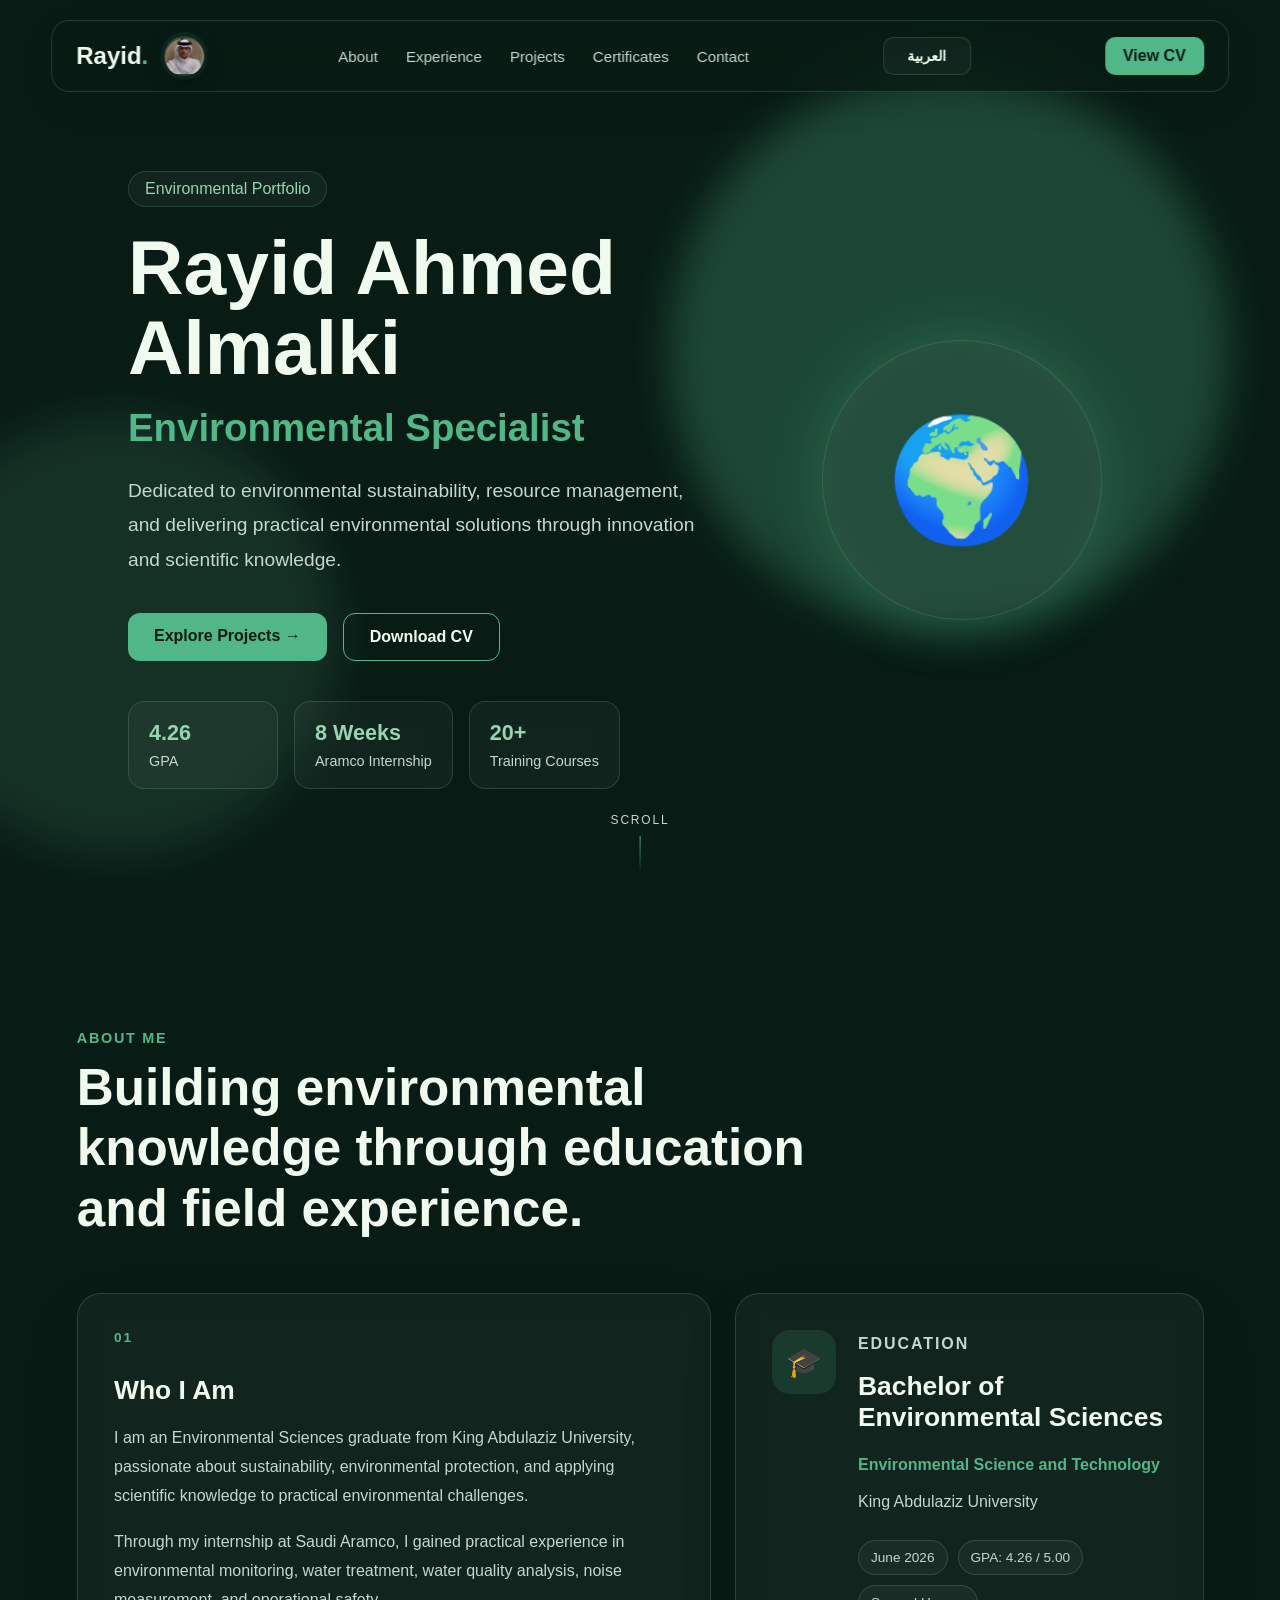
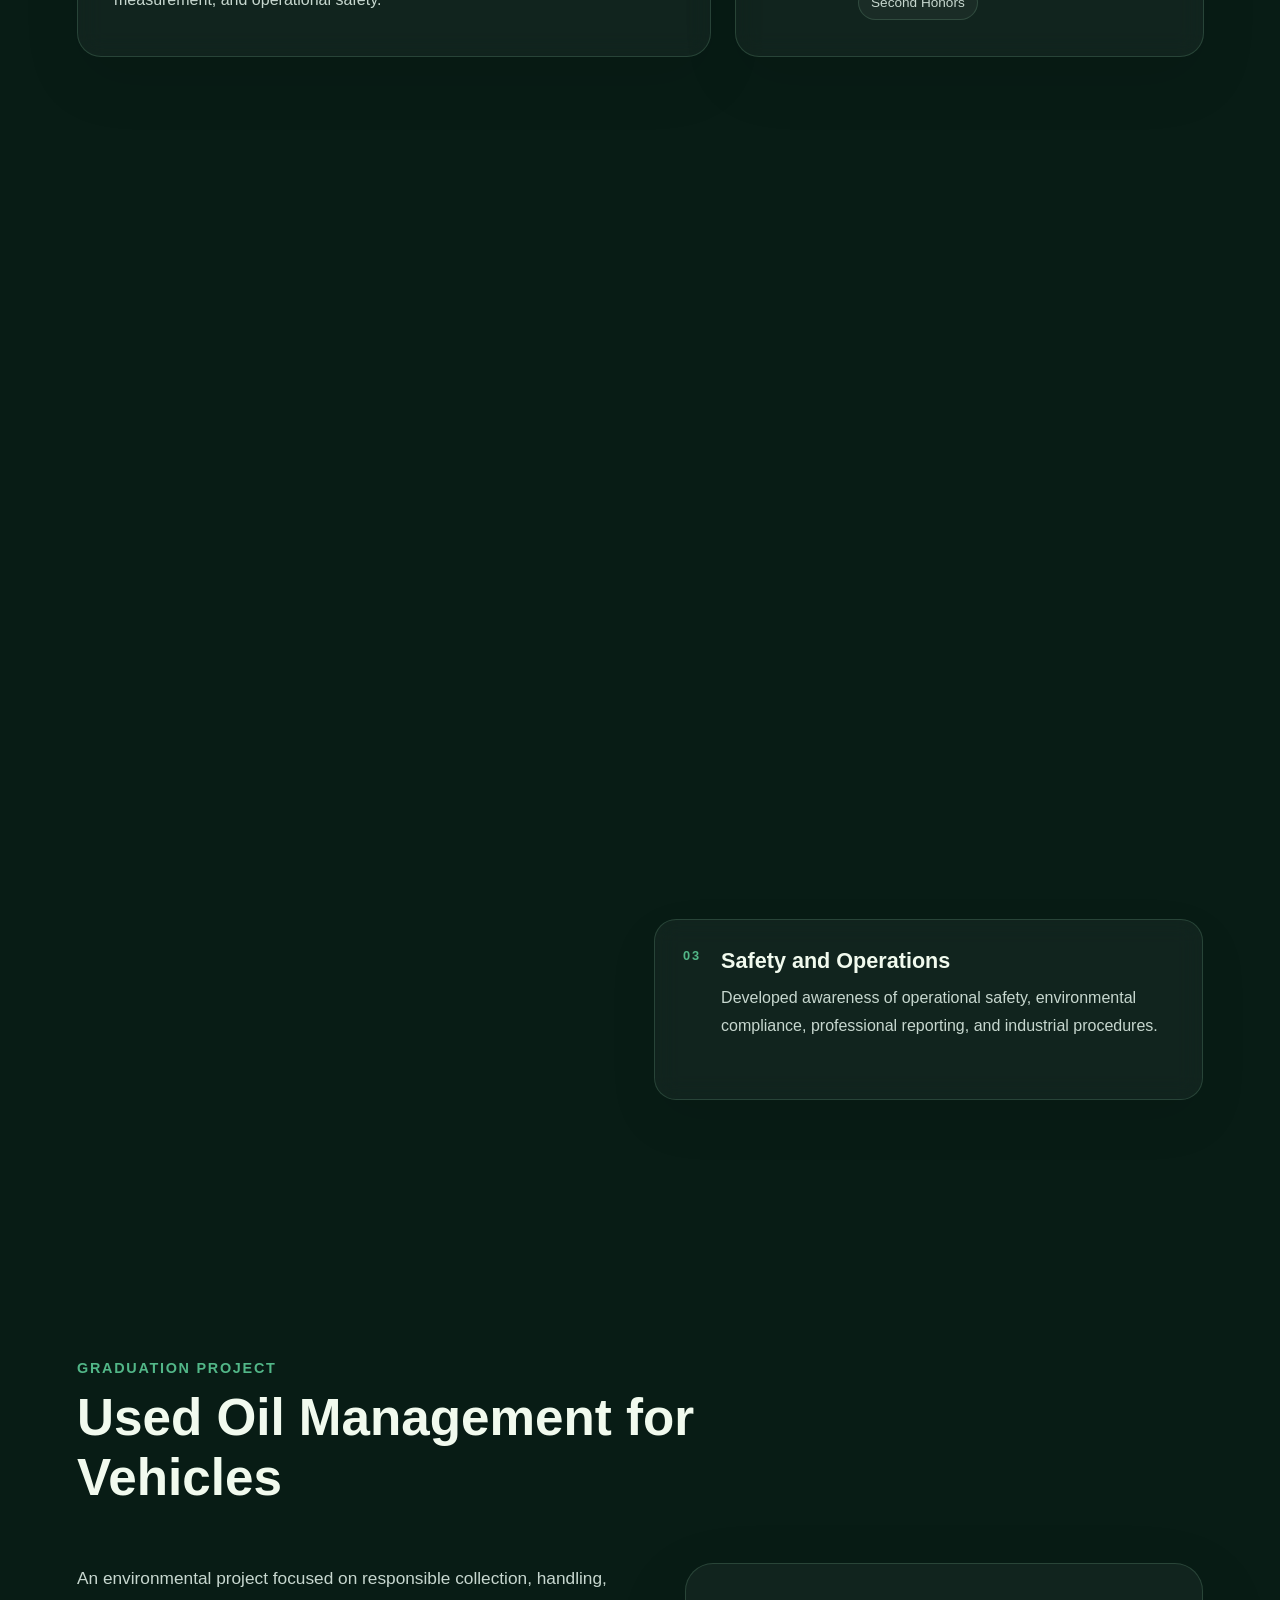
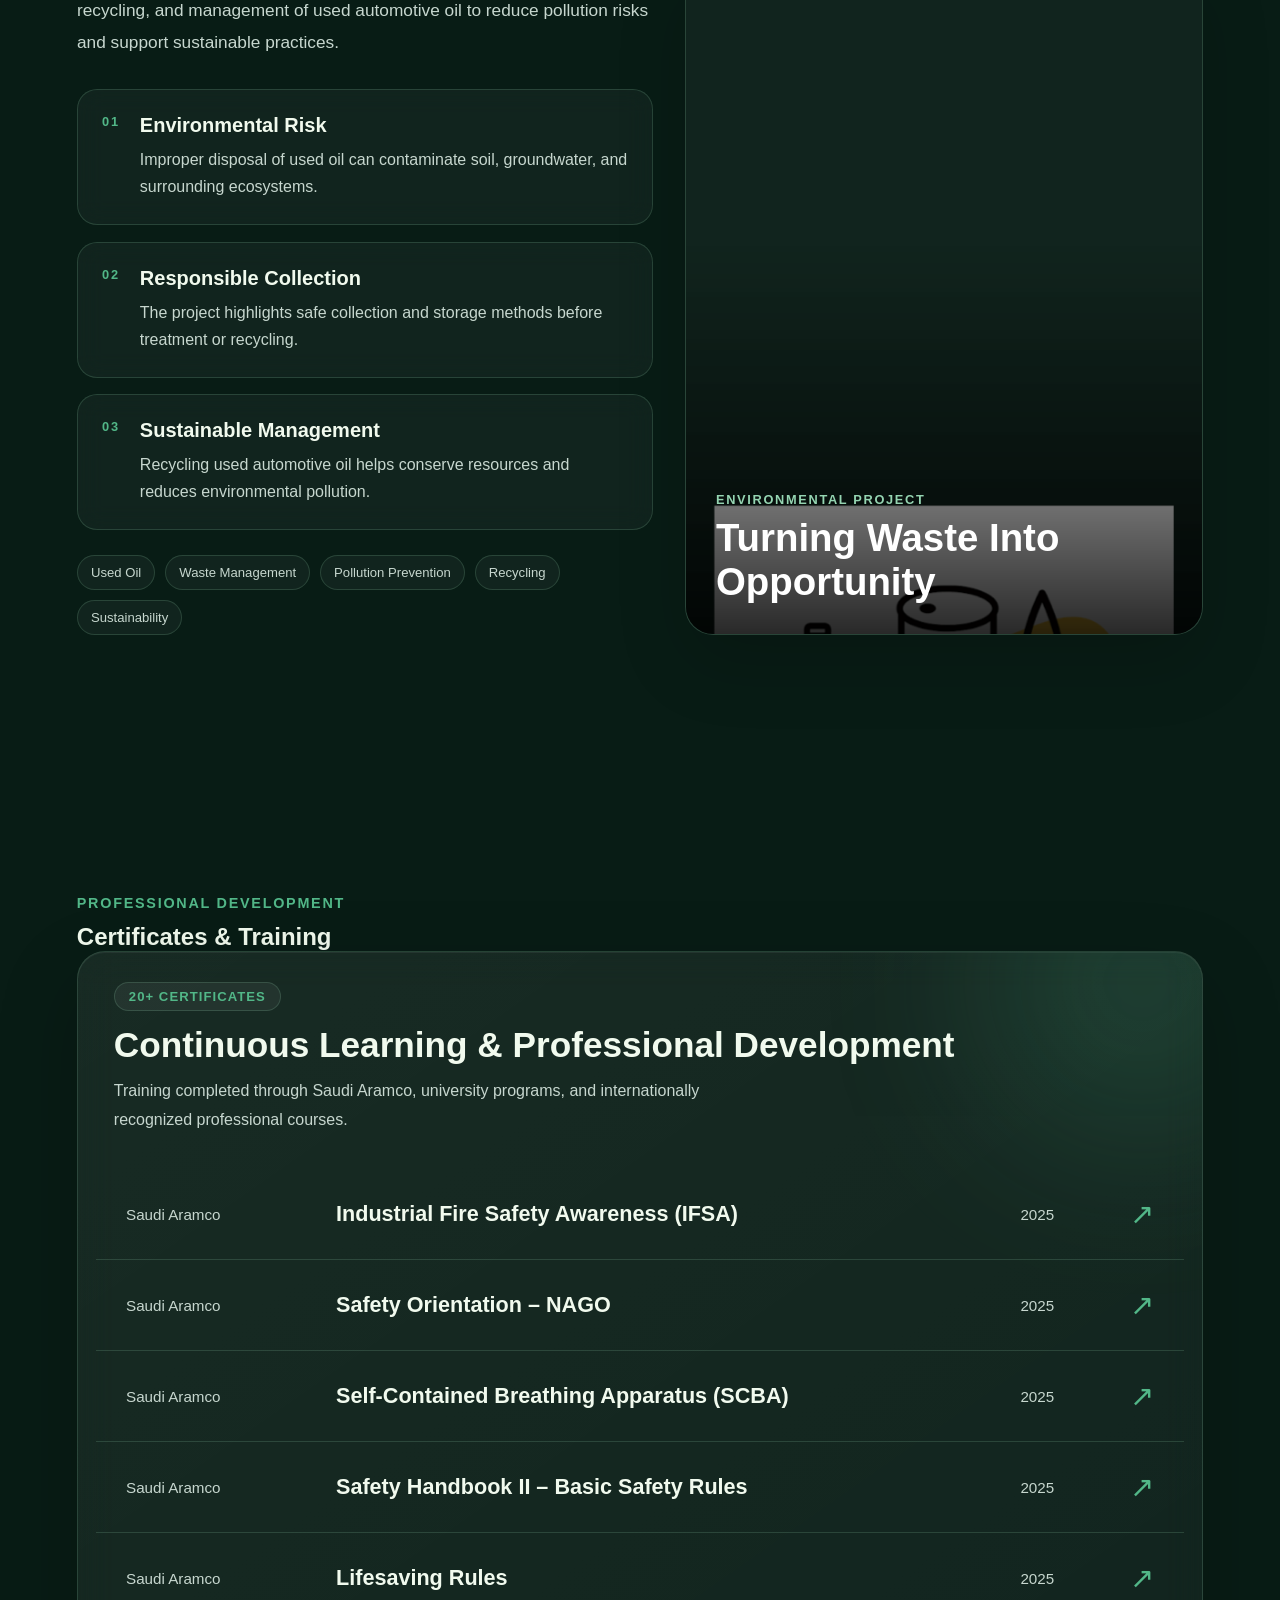
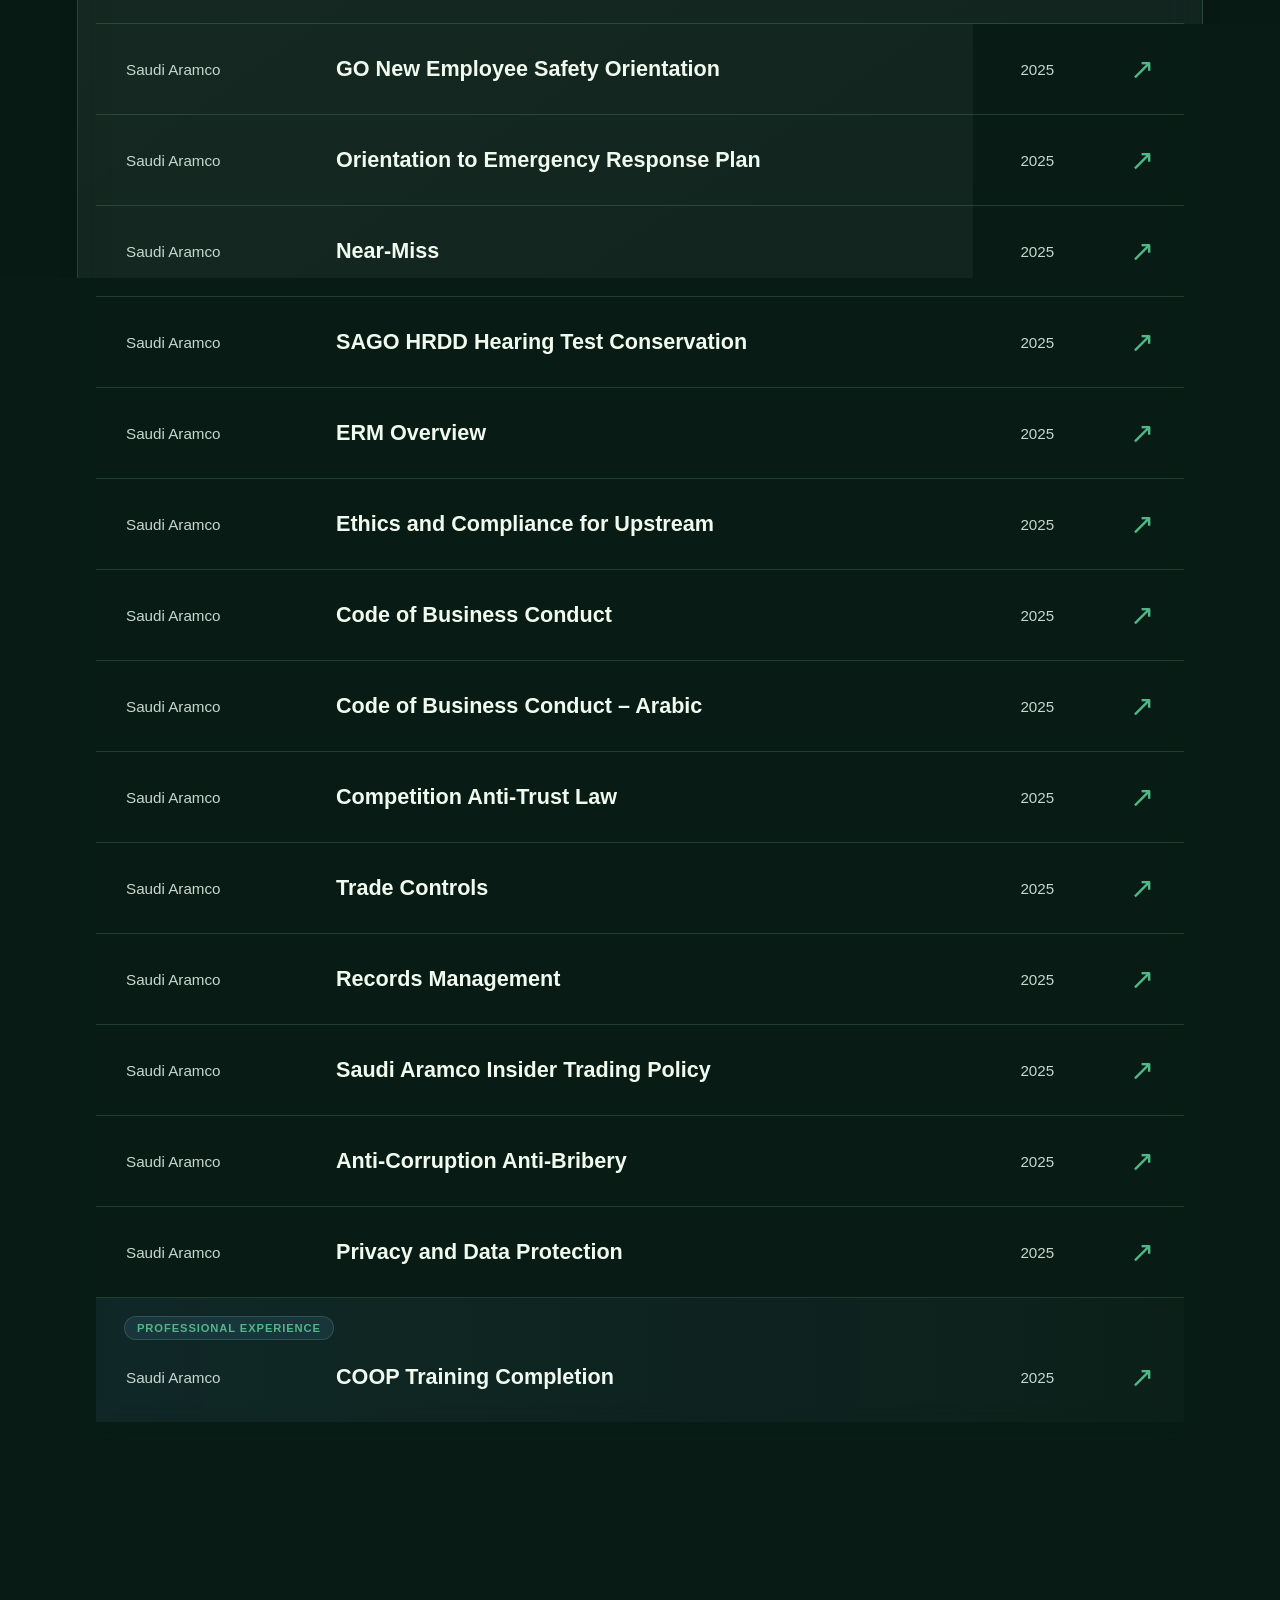
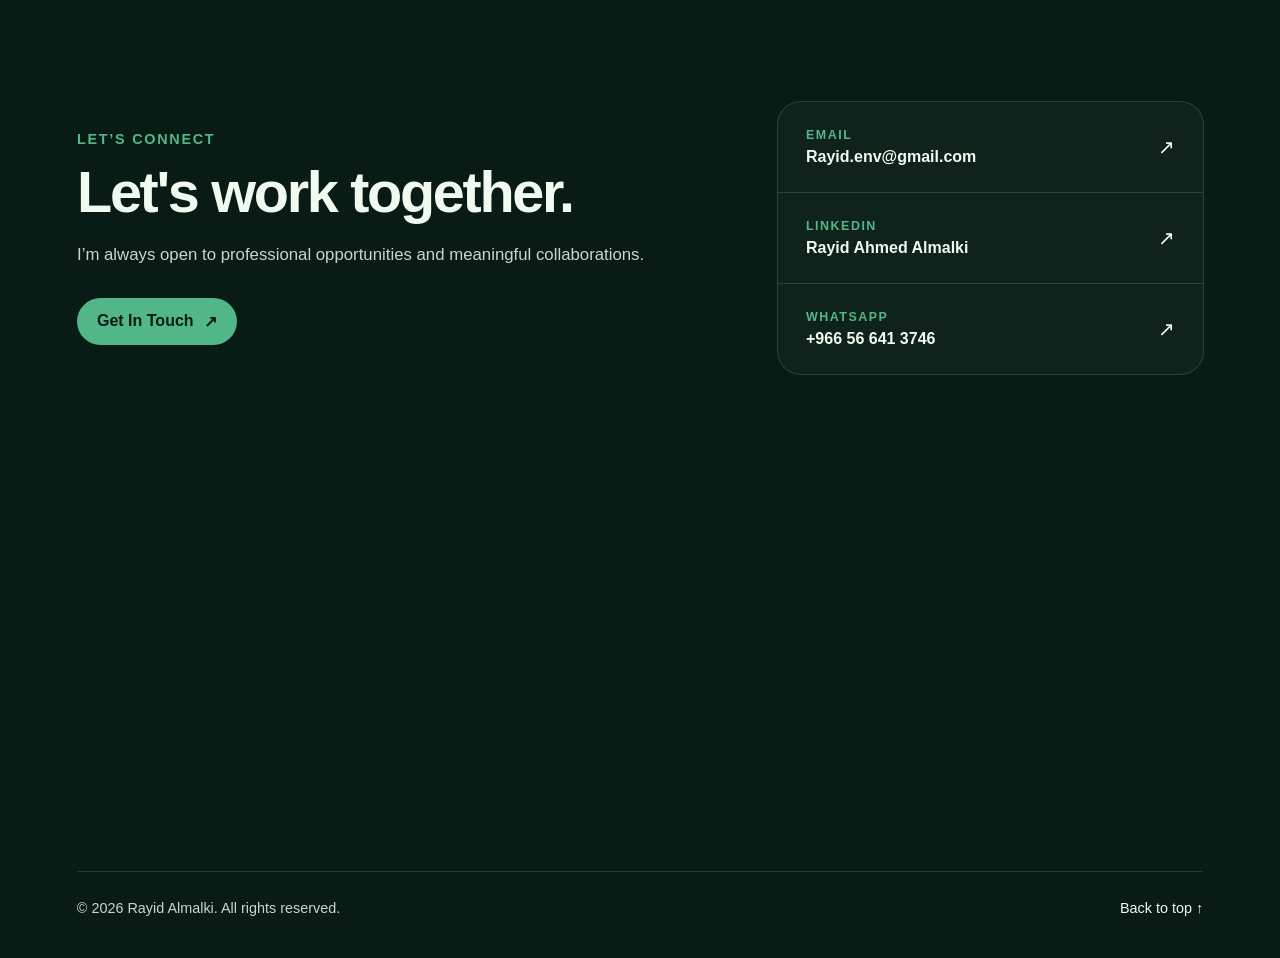
==== commit 4f777222: "Add Arabic version and language switch" ====
--- a/index.html
+++ b/index.html
@@ -43,7 +43,9 @@
             <a href="#certificates">Certificates</a>
             <a href="#contact">Contact</a>
         </div>
-
+        <a href="ar.html" class="language-switch">
+            العربية
+        </a>
         <a
             href="Rayid.env cv.eng.pdf"
             class="cv-button"
--- a/style.css
+++ b/style.css
@@ -316,7 +316,40 @@
     color: var(--accent);
     transform: translateY(-2px);
 }
-
+.language-switch {
+    display: inline-flex;
+    align-items: center;
+    justify-content: center;
+
+    min-width: 88px;
+    padding: 10px 16px;
+
+    color: var(--text-primary);
+    text-decoration: none;
+
+    border: 1px solid var(--card-border);
+    border-radius: 10px;
+
+    background: rgba(255, 255, 255, 0.035);
+
+    font-size: 0.9rem;
+    font-weight: 700;
+
+    transition:
+        color 0.3s ease,
+        background 0.3s ease,
+        border-color 0.3s ease,
+        transform 0.3s ease;
+}
+
+.language-switch:hover {
+    color: var(--accent-dark);
+
+    background: var(--accent);
+    border-color: var(--accent);
+
+    transform: translateY(-2px);
+}
 .cv-button {
     display: inline-block;
 
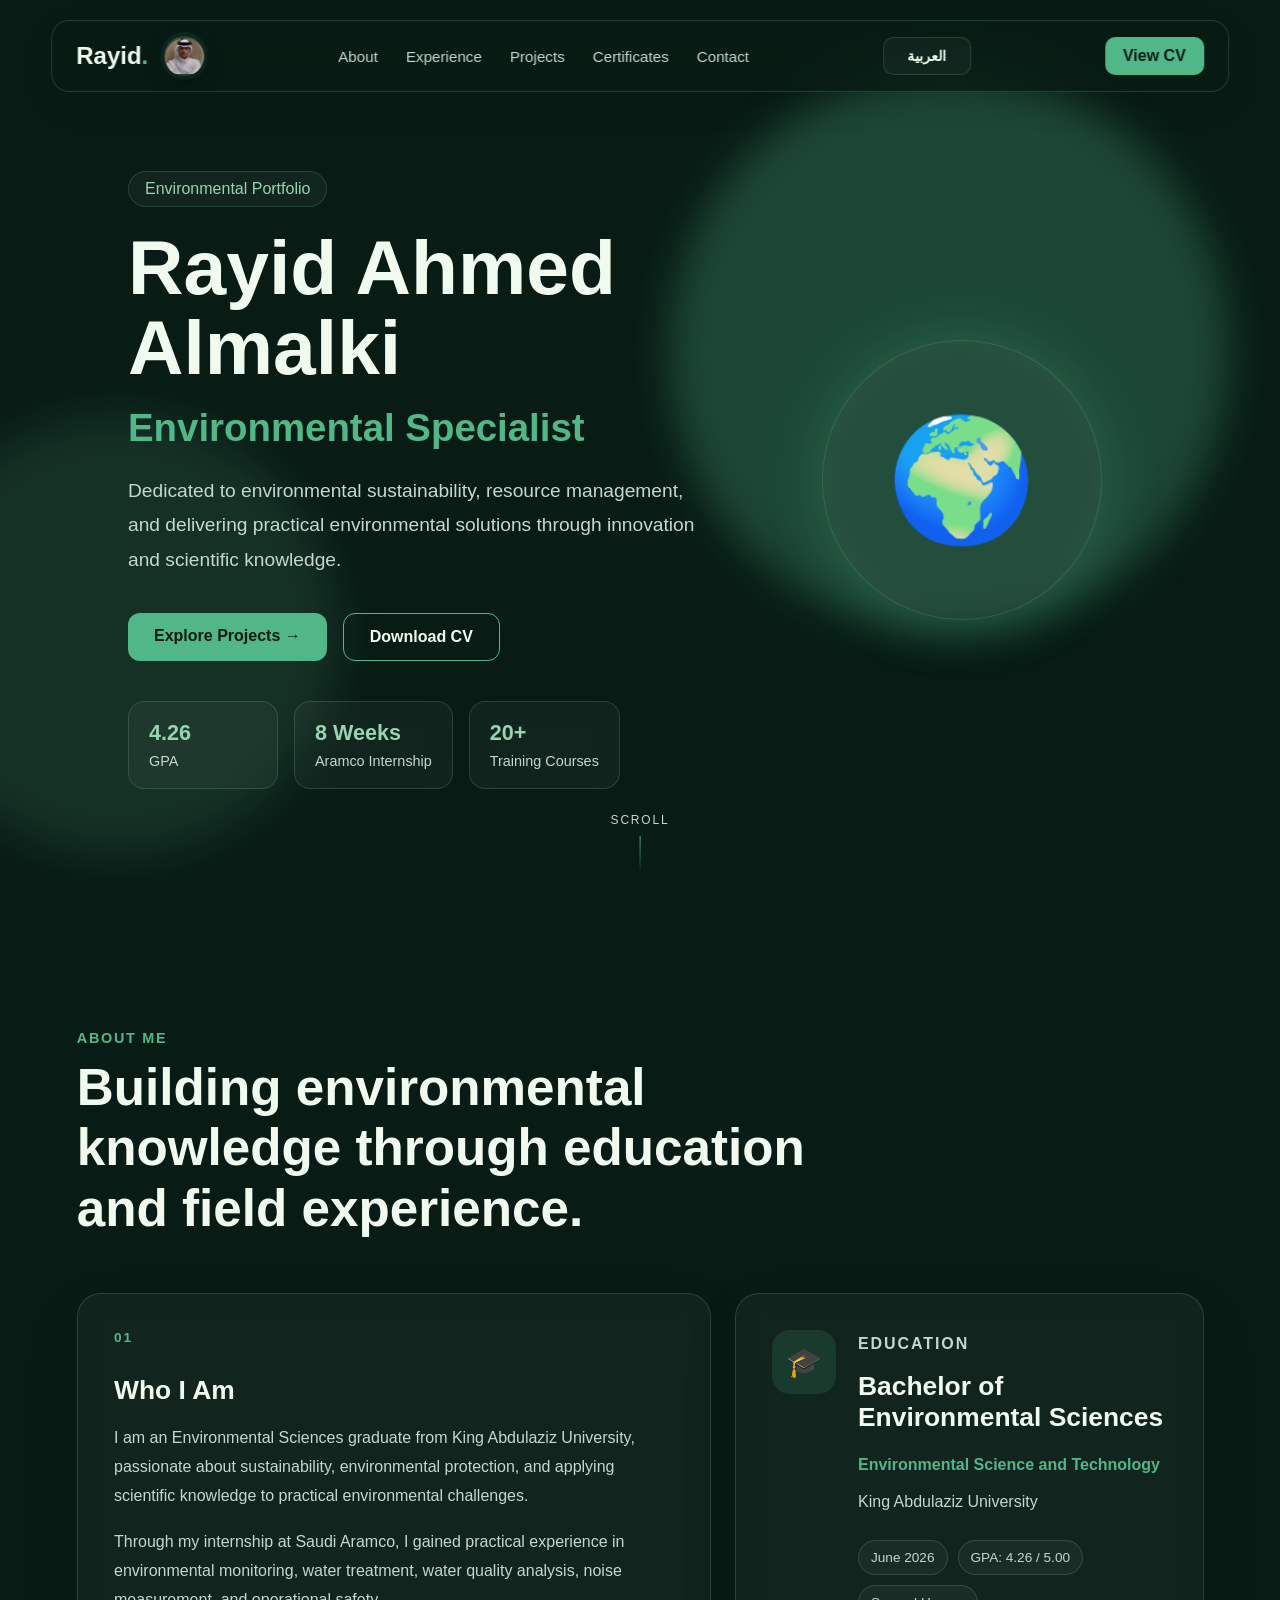
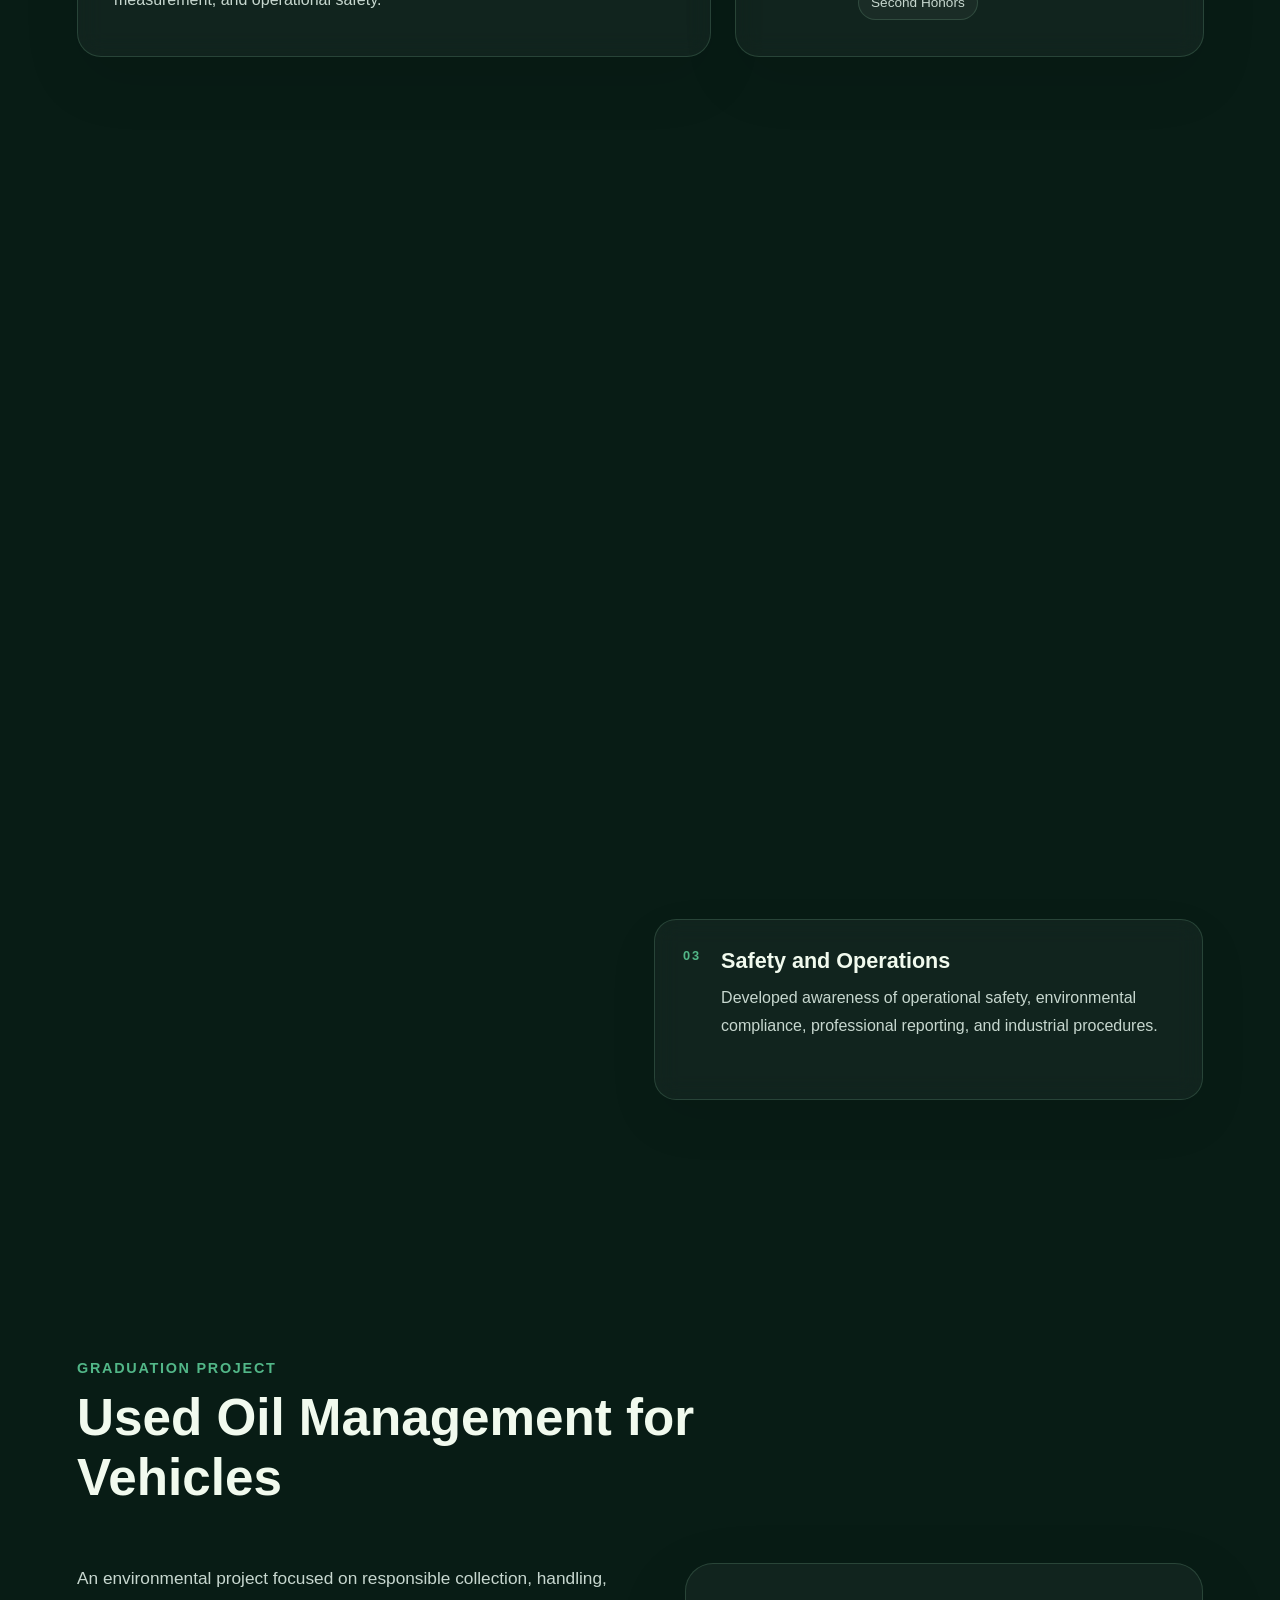
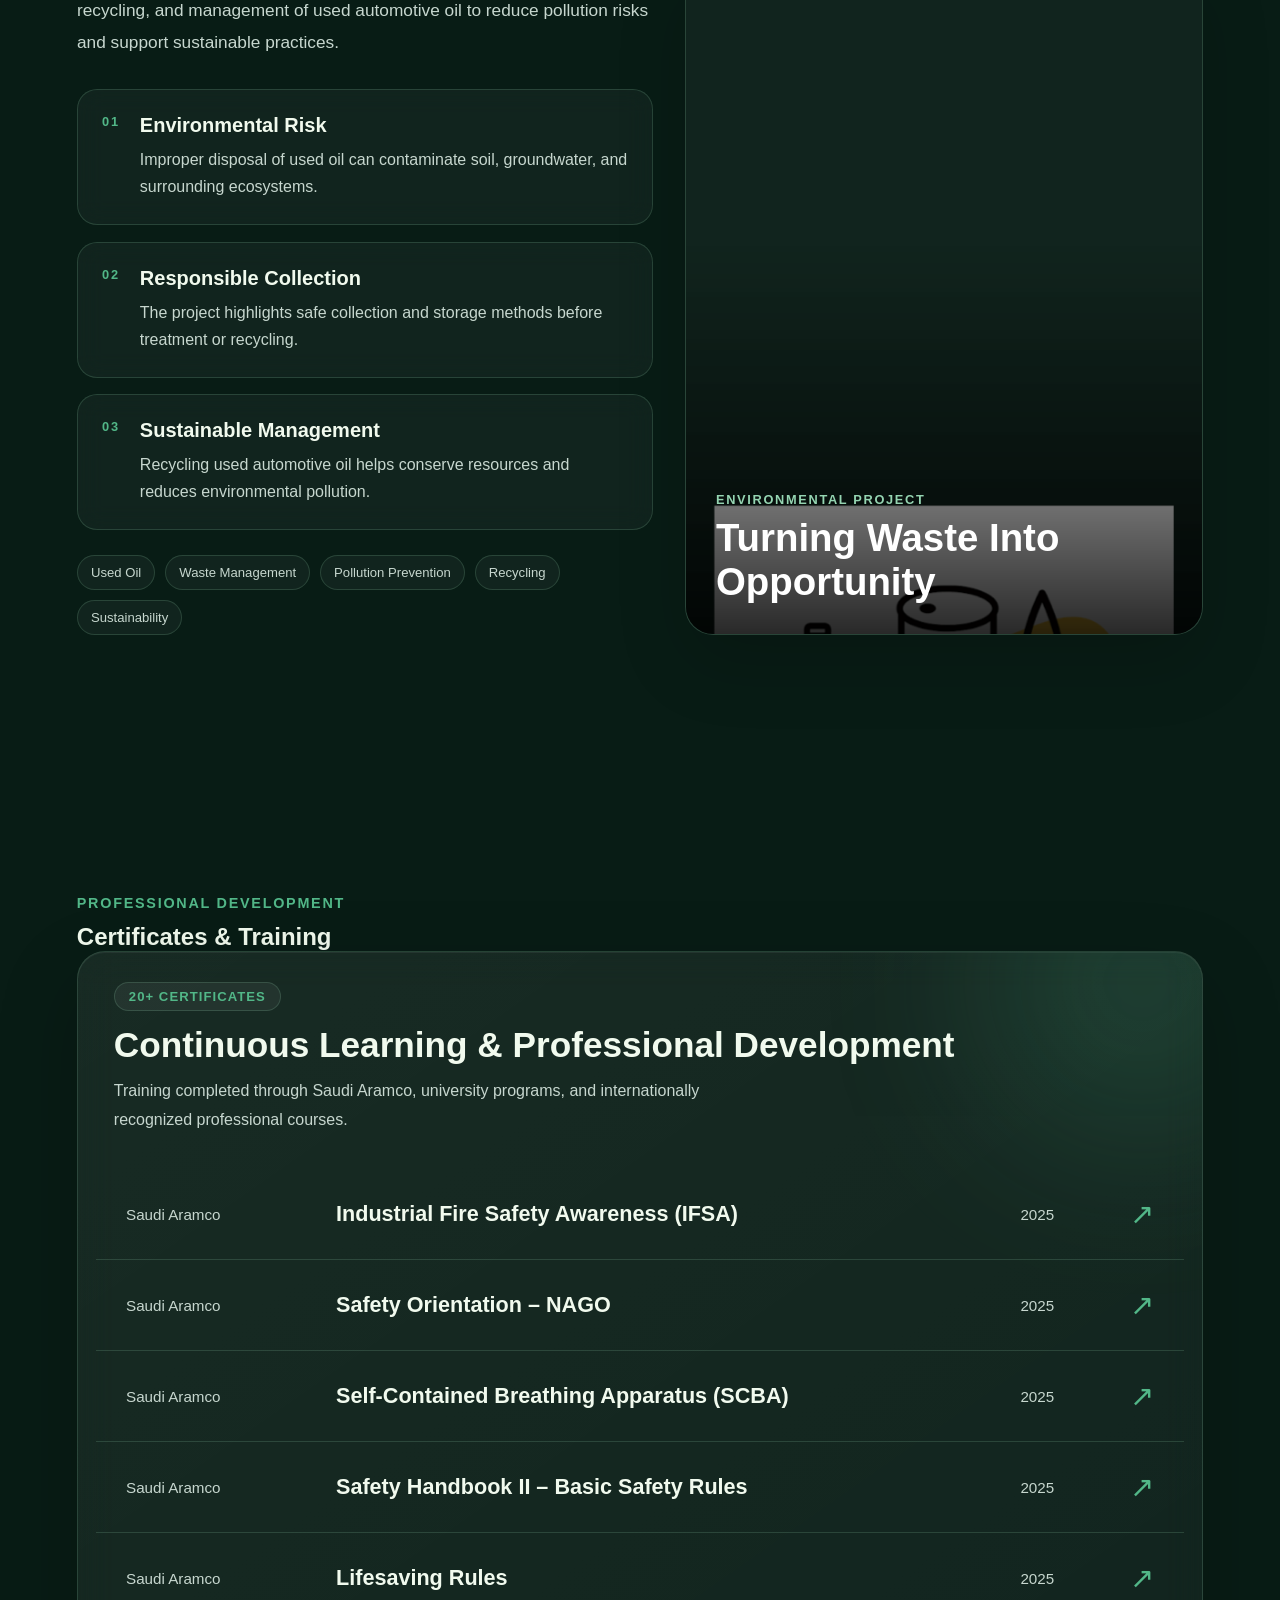
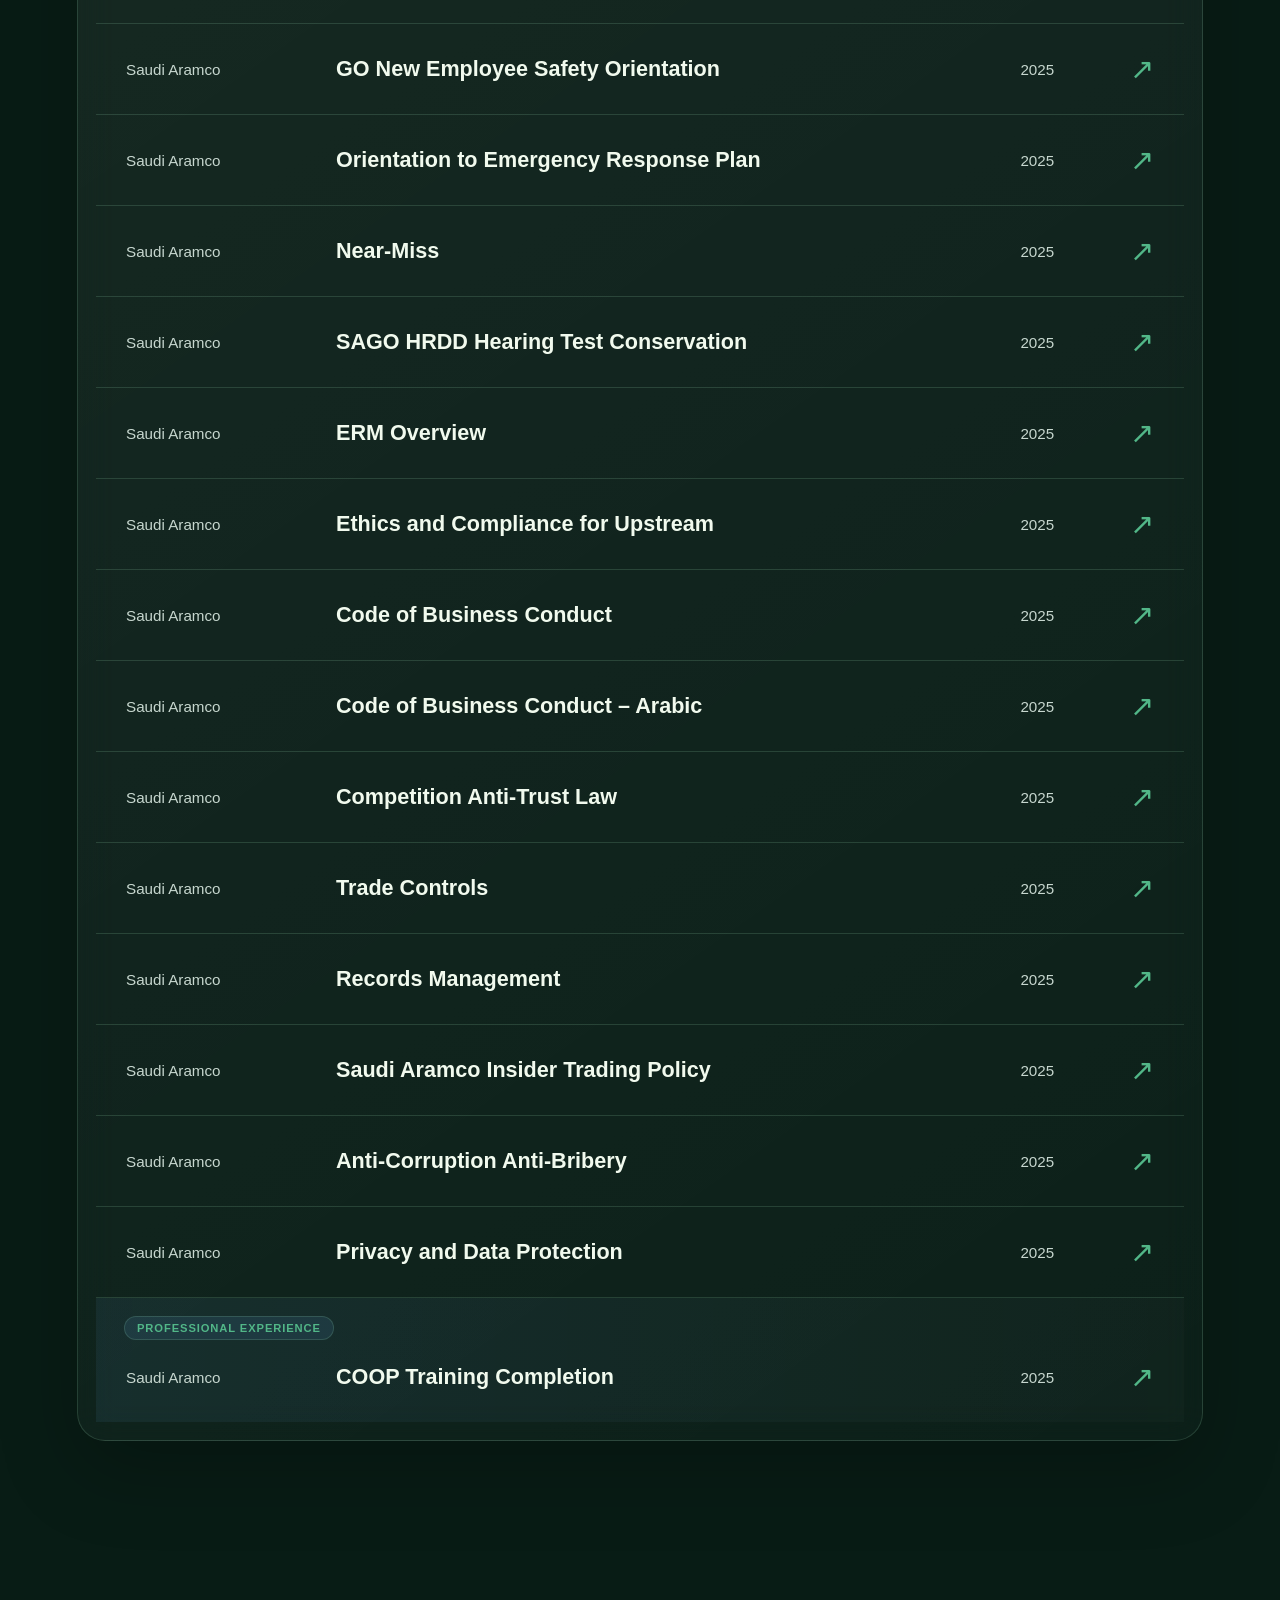
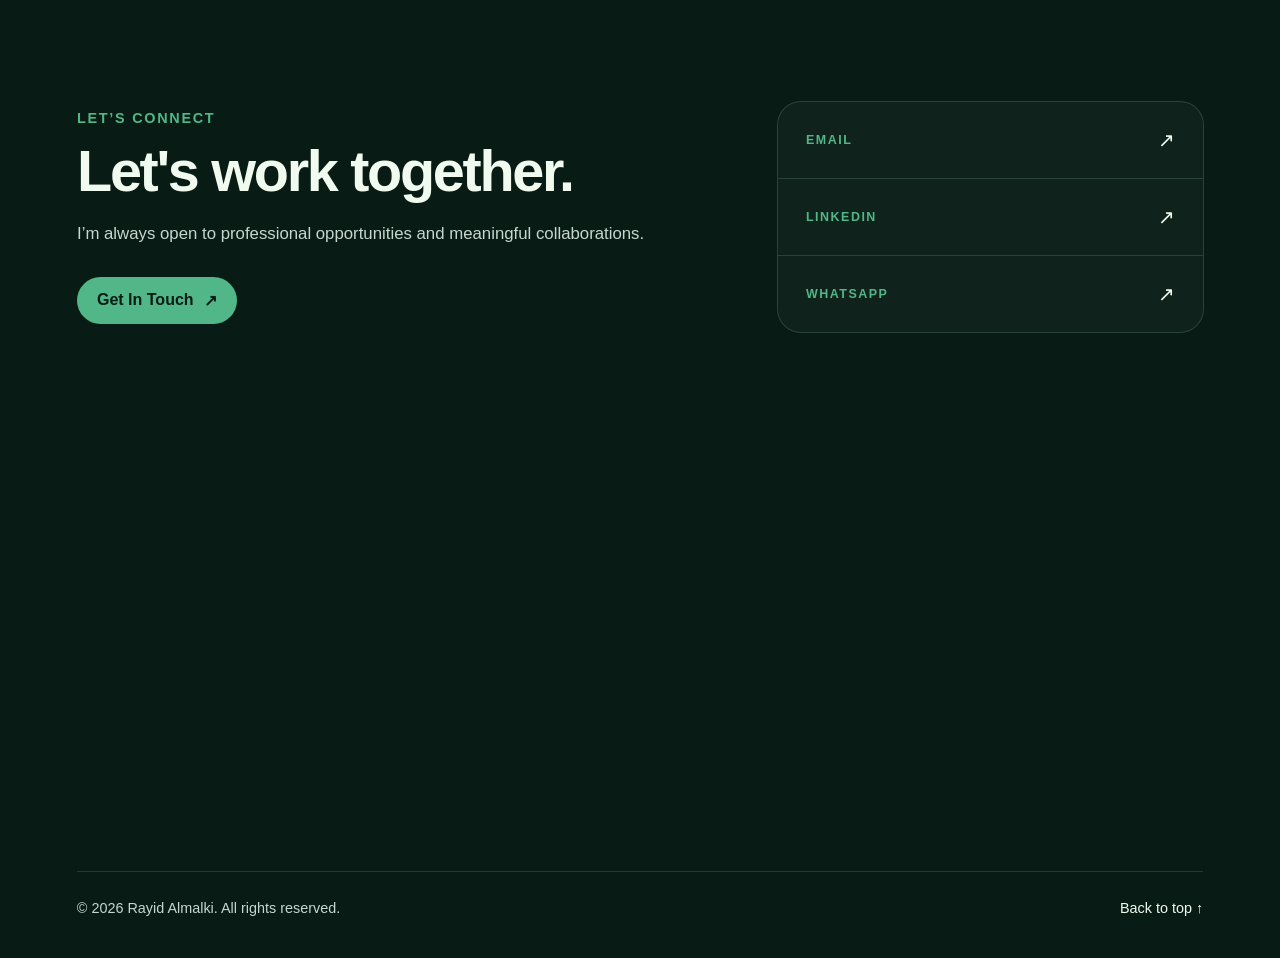
==== commit 97e869b6: "Add Arabic version and language switch and alsp arabic CVVv" ====
--- a/index.html
+++ b/index.html
@@ -886,7 +886,6 @@
             >
                 <div class="contact-action-text">
                     <span>Email</span>
-                    <strong>Rayid.env@gmail.com</strong>
                 </div>
 
                 <span class="contact-arrow">↗</span>
@@ -900,7 +899,6 @@
             >
                 <div class="contact-action-text">
                     <span>LinkedIn</span>
-                    <strong>Rayid Ahmed Almalki</strong>
                 </div>
 
                 <span class="contact-arrow">↗</span>
@@ -913,7 +911,6 @@
 >
     <div class="contact-action-text">
         <span>WhatsApp</span>
-        <strong>+966 56 641 3746</strong>
     </div>
 
     <span class="contact-arrow">↗</span>
--- a/style.css
+++ b/style.css
@@ -1453,7 +1453,11 @@
     letter-spacing: 0.08em;
     text-transform: uppercase;
 }
-
+/* Arabic version only */
+html[lang="ar"] .featured-certificate .certificate-badge {
+    right: 28px;
+    left: auto;
+}
 .certificate-badge {
     display: inline-flex;
     align-items: center;
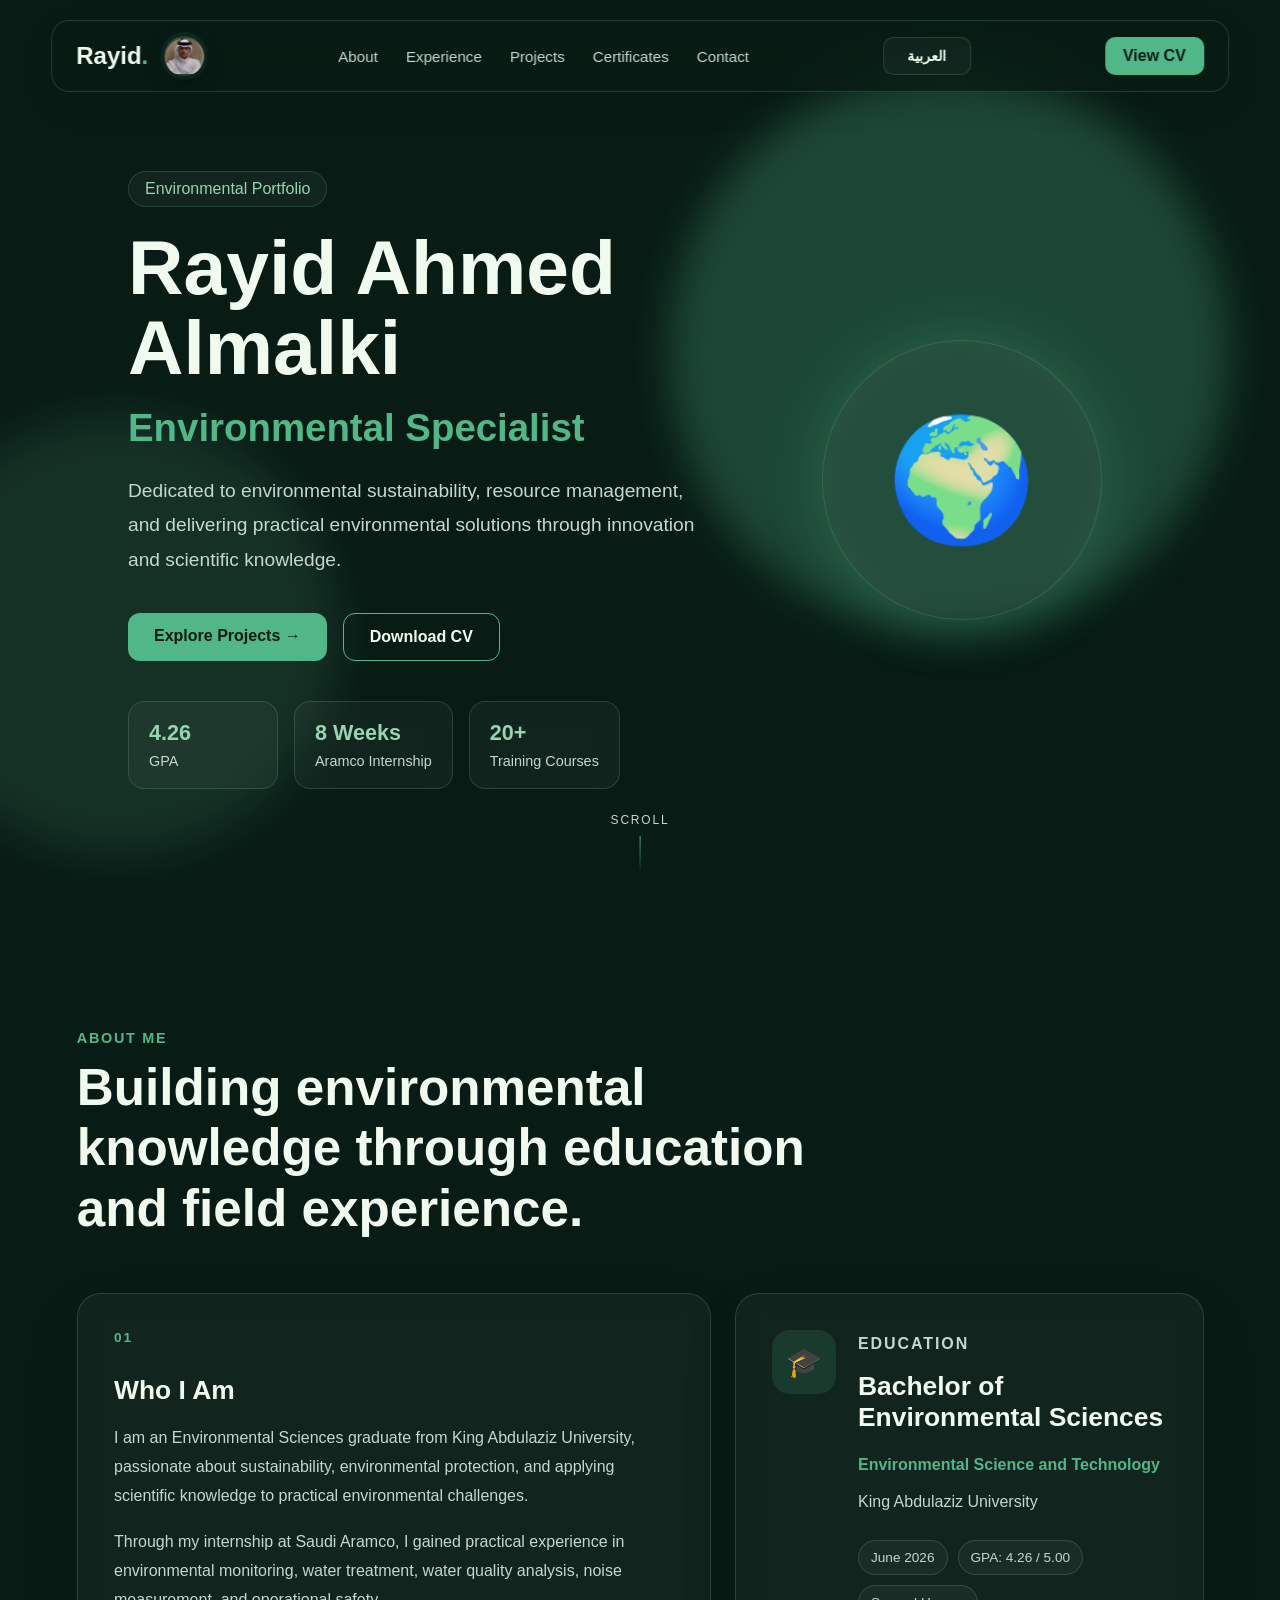
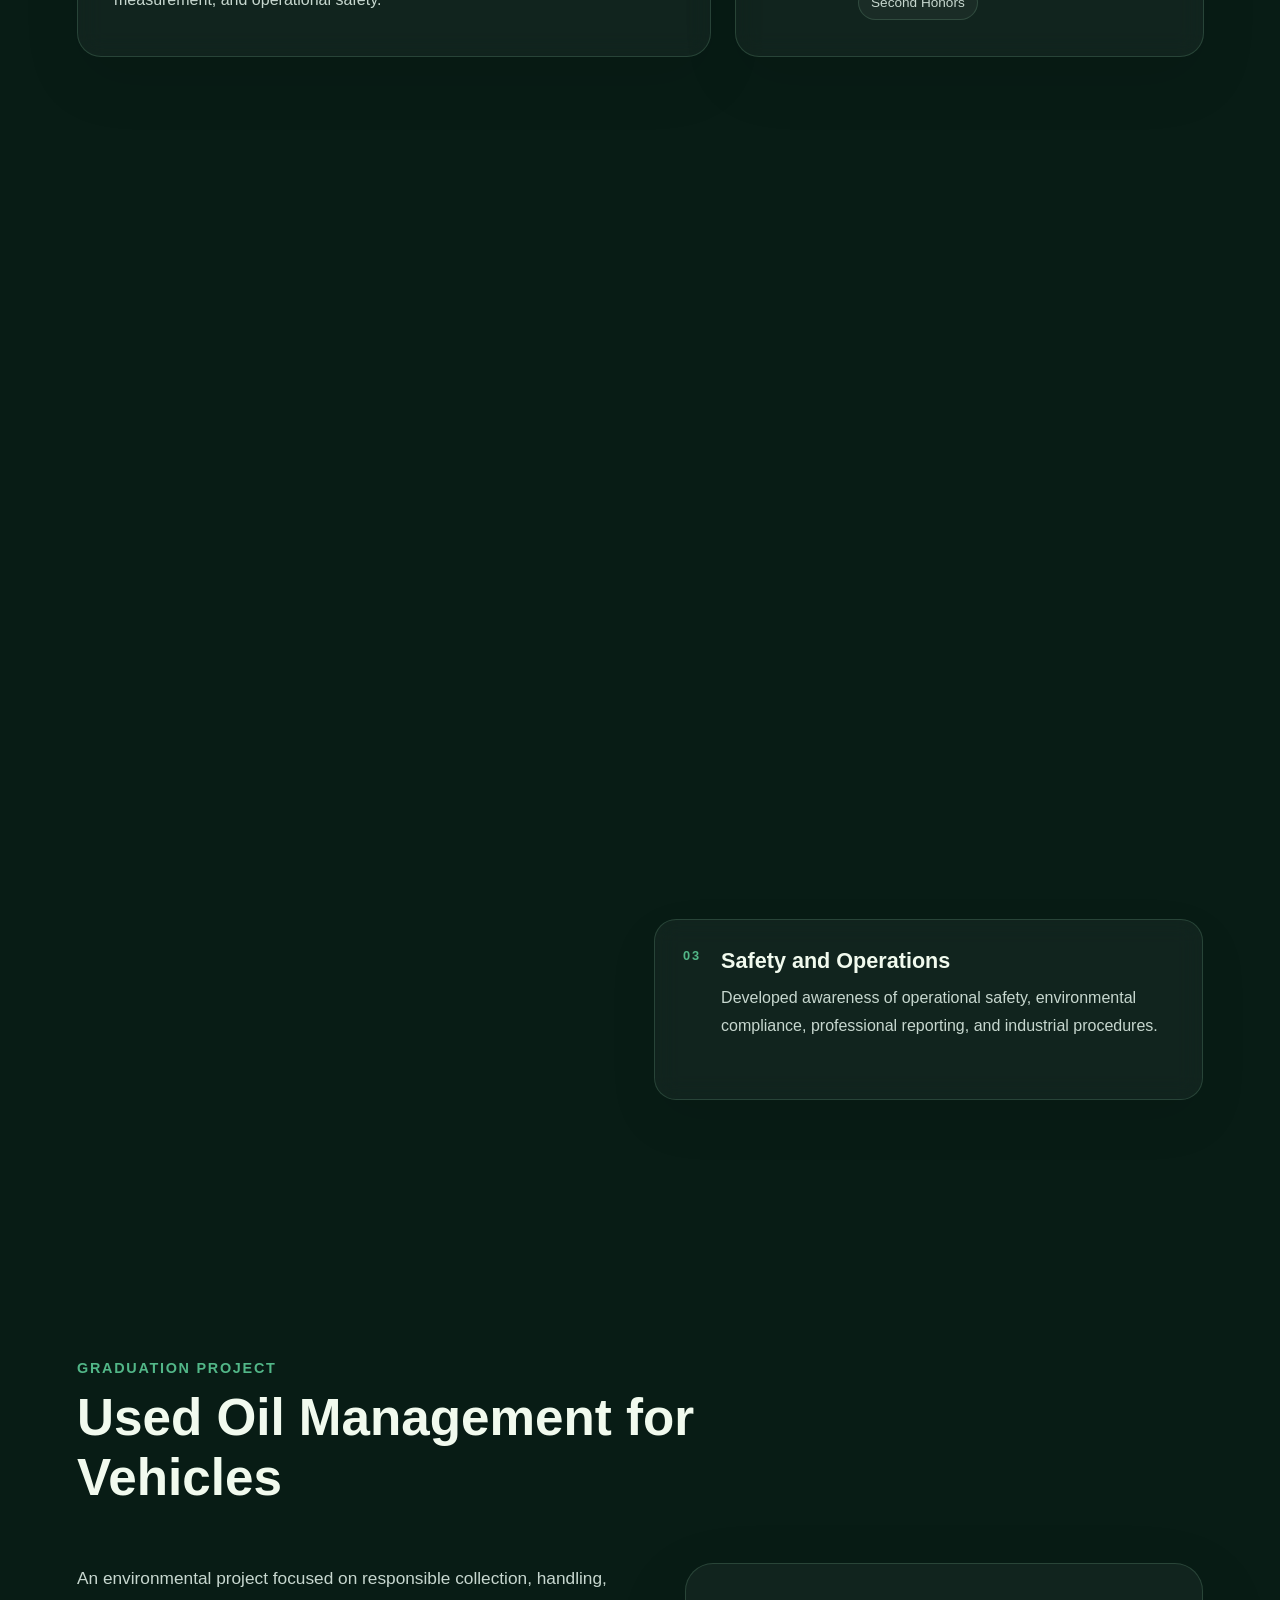
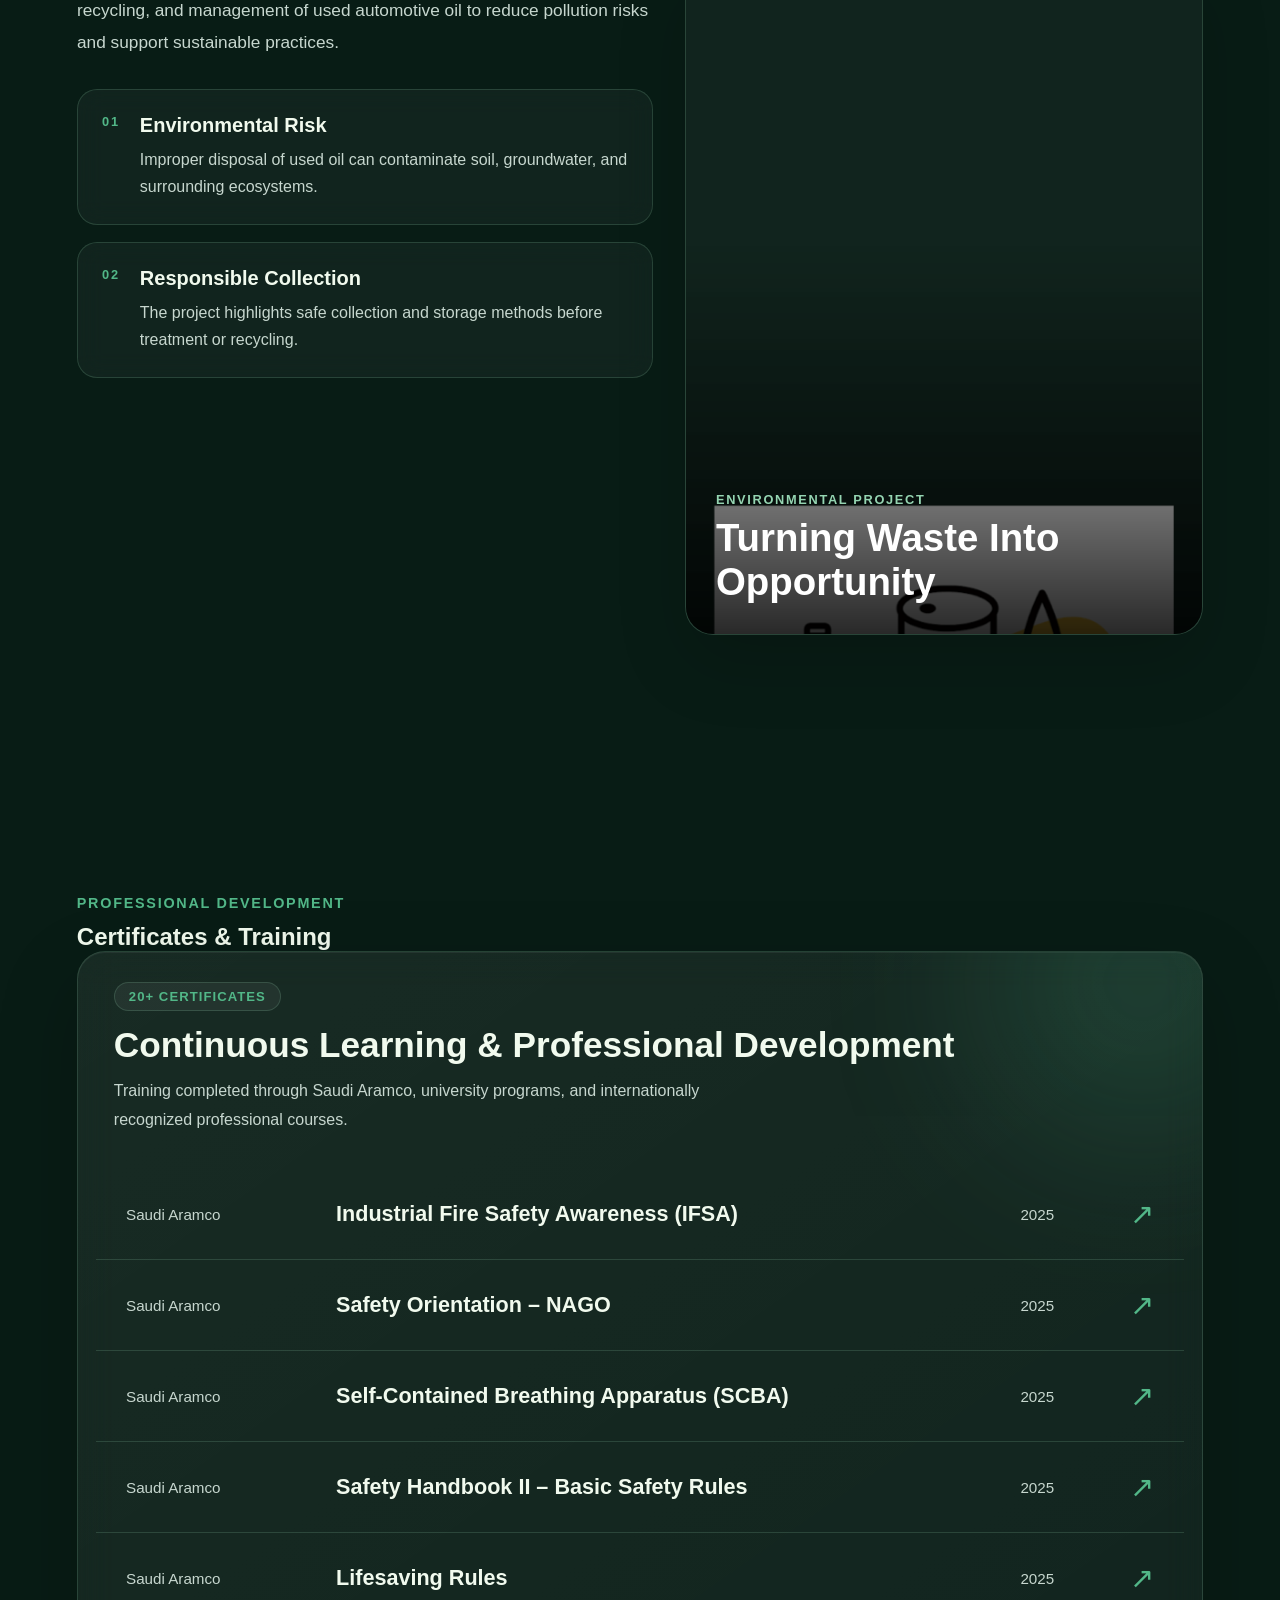
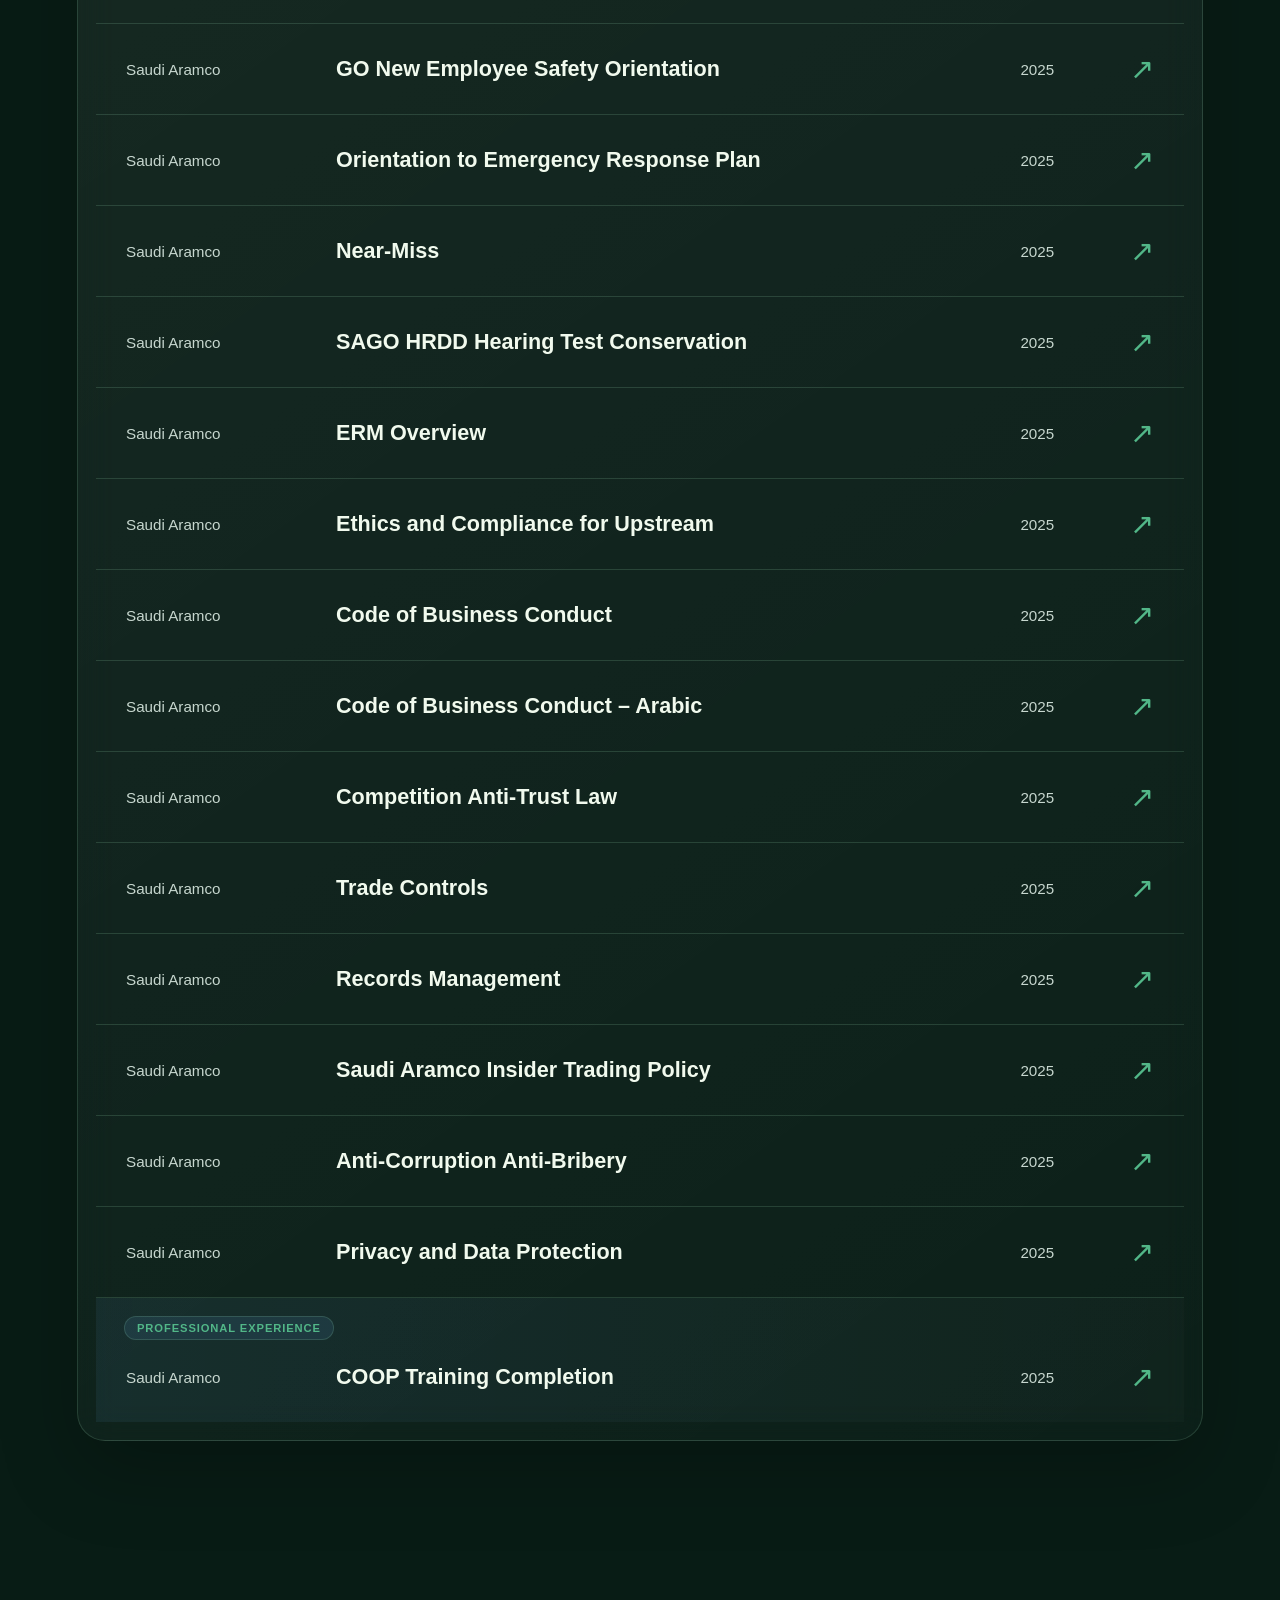
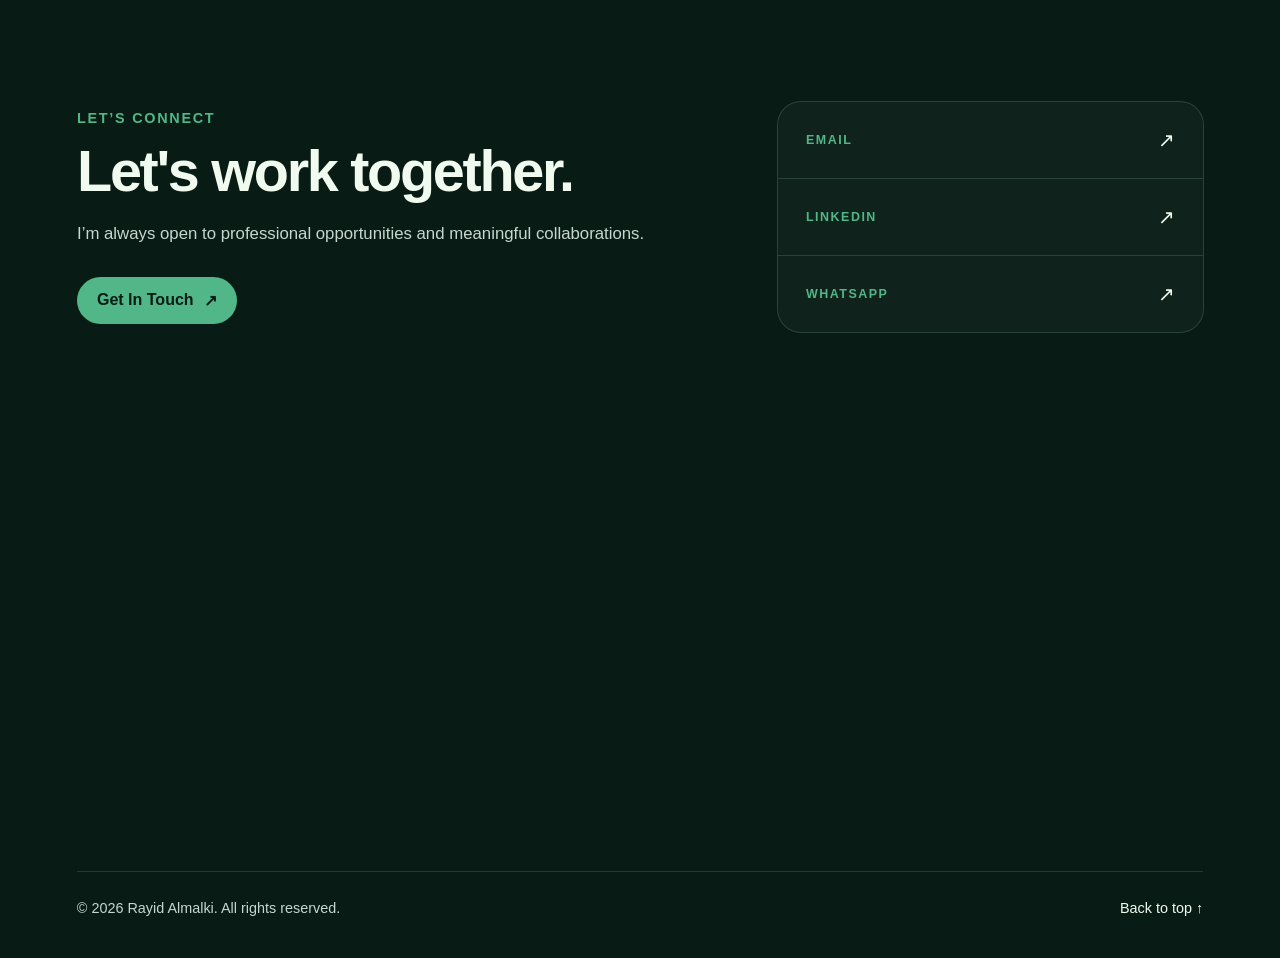
==== commit 42fa7d5f: "Modifications" ====
--- a/index.html
+++ b/index.html
@@ -729,8 +729,8 @@
 </a>
 
 <a
-    href="assets/certificates/Competition Anti-Trust Law.pdf"
-    data-pdf="assets/certificates/Competition Anti-Trust Law.pdf"
+   href="assets/certificates/Competition  Anti-Trust Law.pdf"
+data-pdf="assets/certificates/Competition  Anti-Trust Law.pdf"
     target="_blank"
     rel="noopener noreferrer"
     class="certificate-card reveal"
@@ -793,8 +793,8 @@
 </a>
 
 <a
-    href="assets/certificates/Anti-Corruption Anti-Bribery.pdf"
-    data-pdf="assets/certificates/Anti-Corruption Anti-Bribery.pdf"
+    href="assets/certificates/Anti-Corruption  Anti-Bribery.pdf"
+data-pdf="assets/certificates/Anti-Corruption  Anti-Bribery.pdf"
     target="_blank"
     rel="noopener noreferrer"
     class="certificate-card reveal"
